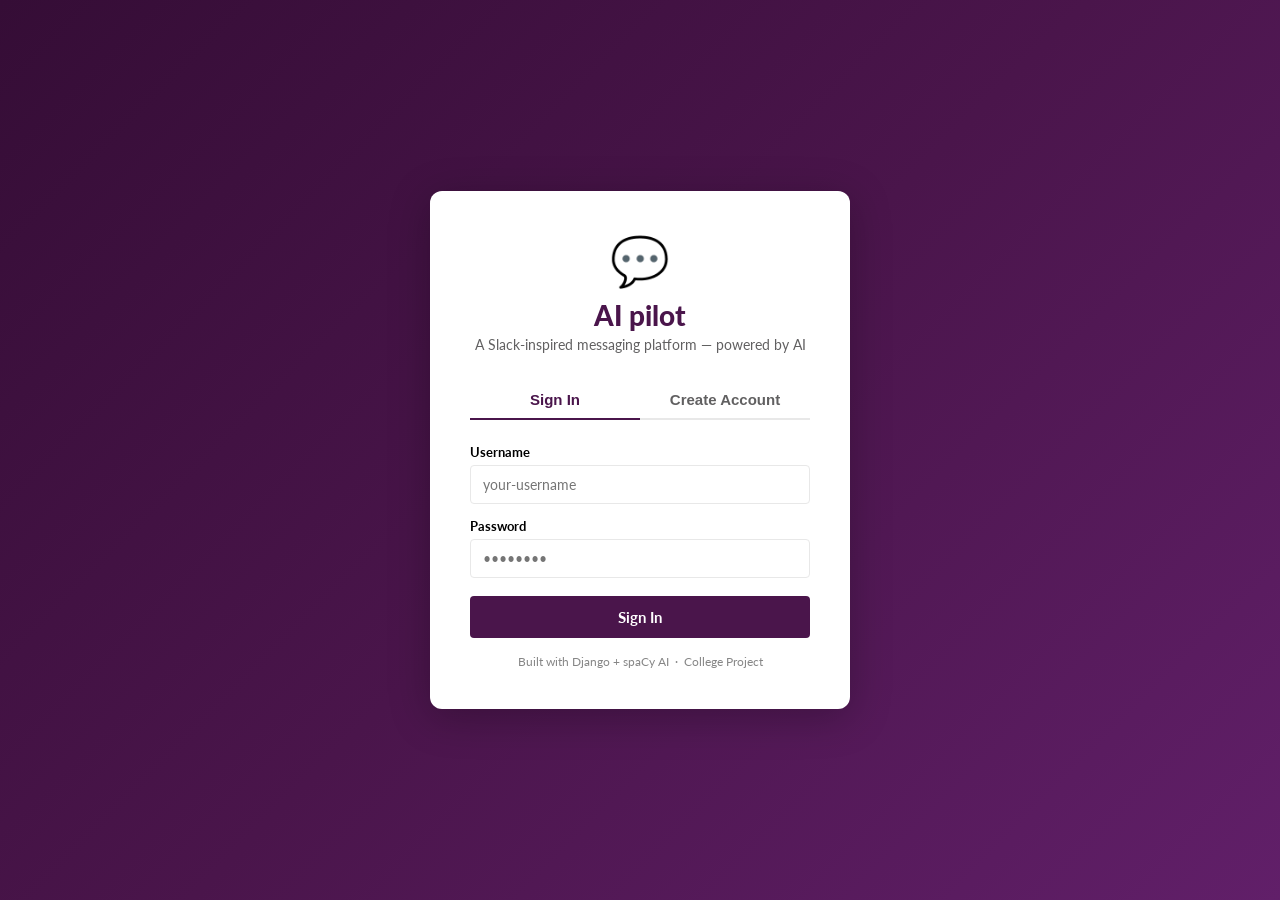
==== backend/frontend/index.html @ b8ab8b2f "big upgrade" ====
<!DOCTYPE html>
<html lang="en">
<head>
  <meta charset="UTF-8">
  <meta name="viewport" content="width=device-width, initial-scale=1.0">
  <title>AI pilot  Project</title>
  <link rel="stylesheet" href="css/style.css">
  <link rel="icon" type="image/svg+xml" href="data:image/svg+xml,<svg xmlns='http://www.w3.org/2000/svg' viewBox='0 0 100 100'><text y='.9em' font-size='90'>💬</text></svg>">
</head>
<body>

<!-- ── AUTH PAGE ──────────────────────────────────────────────────── -->
<div id="auth-page">
  <div class="auth-card">
    <div class="auth-logo">
      <span class="logo-icon">💬</span>
      <h1>AI pilot</h1>
      <p>A Slack-inspired messaging platform — powered by AI</p>
    </div>

    <div class="auth-tabs">
      <button class="auth-tab active" data-tab="login">Sign In</button>
      <button class="auth-tab" data-tab="register">Create Account</button>
    </div>

    <!-- Login Form -->
    <div id="form-login" class="auth-form active">
      <div id="login-error" class="auth-error"></div>
      <div class="field">
        <label>Username</label>
        <input id="login-username" type="text" placeholder="your-username" autocomplete="username">
      </div>
      <div class="field">
        <label>Password</label>
        <input id="login-password" type="password" placeholder="••••••••" autocomplete="current-password">
      </div>
      <button id="login-btn" class="submit-btn">Sign In</button>
    </div>

    <!-- Register Form -->
    <div id="form-register" class="auth-form">
      <div id="register-error" class="auth-error"></div>
      <div class="field">
        <label>Username <span style="color:#e01e5a">*</span></label>
        <input id="reg-username" type="text" placeholder="john.doe">
      </div>
      <div class="field">
        <label>Display Name</label>
        <input id="reg-displayname" type="text" placeholder="John Doe">
      </div>
      <div class="field">
        <label>Email</label>
        <input id="reg-email" type="email" placeholder="john@example.com">
      </div>
      <div class="field">
        <label>Password <span style="color:#e01e5a">*</span></label>
        <input id="reg-password" type="password" placeholder="Min 6 characters">
      </div>
      <button id="register-btn" class="submit-btn">Create Account</button>
    </div>

    <p style="text-align:center;margin-top:16px;font-size:12px;color:#868686;">
      Built with Django + spaCy AI &nbsp;·&nbsp; College Project
    </p>
  </div>
</div>

<!-- ── WORKSPACE PAGE ────────────────────────────────────────────── -->
<div id="workspace-page" style="display:none">
  <div class="workspace-card">
    <h2>Your Workspaces</h2>
    <p>Choose a workspace to continue, or create a new one.</p>

    <div id="workspace-list" class="workspace-list"></div>

    <hr style="border:none;border-top:1px solid #e8e8e8;margin:16px 0;">
    <h3 style="font-size:15px;font-weight:700;margin-bottom:12px;">Create a New Workspace</h3>
    <div style="display:flex;gap:8px;">
      <input id="ws-name" type="text" placeholder="My Workspace"
             style="flex:1;padding:8px 12px;border:1px solid #e8e8e8;border-radius:4px;font-size:14px;outline:none;"
             onkeydown="if(event.key==='Enter') createWorkspace()">
      <button class="btn btn-primary" onclick="createWorkspace()">Create</button>
    </div>

    <div style="margin-top:20px;text-align:center;">
      <button class="btn btn-ghost" onclick="logout()" style="font-size:13px;">Sign Out</button>
    </div>
  </div>
</div>

<!-- ── MAIN APP ───────────────────────────────────────────────────── -->
<div id="app">

  <!-- App Header -->
  <div class="app-header">
    <span class="workspace-name" id="workspace-title">Workspace</span>
    <div class="header-search">
      <input id="search-input" type="text" placeholder="🔍  Search with AI...">
      <span class="search-icon">⌘K</span>
    </div>
    <div style="position:absolute;right:16px;display:flex;align-items:center;gap:10px;">
      <span id="ws-status" style="font-size:12px;color:#2bac76">🟢 Live</span>
    </div>
    <!-- Search Results Dropdown -->
    <div id="search-results" class="search-results"></div>
  </div>

  <!-- App Body -->
  <div class="app-body">

    <!-- Sidebar -->
    <div class="sidebar">

      <!-- Channels -->
      <div class="sidebar-section">
        <div class="sidebar-section-header">
          <span>
            <span class="sidebar-chevron open">▼</span>
            Channels
          </span>
          <button class="add-btn" onclick="openCreateChannelModal()" title="Add a channel">+</button>
        </div>
        <div id="channel-list"></div>
      </div>

      <!-- Direct Messages -->
      <div class="sidebar-section">
        <div class="sidebar-section-header">
          <span>
            <span class="sidebar-chevron open">▼</span>
            Direct Messages
          </span>
          <button class="add-btn" onclick="openNewDMModal()" title="New direct message">+</button>
        </div>
        <div id="dm-list"></div>
      </div>

      <!-- User Area -->
      <div class="sidebar-user" onclick="openProfileModal()">
        <div class="sidebar-user-avatar" id="sidebar-avatar" style="background:#4A154B">U</div>
        <div class="sidebar-user-info">
          <div class="sidebar-user-name" id="sidebar-username">User</div>
          <div class="sidebar-user-status">Active</div>
        </div>
        <span style="color:rgba(255,255,255,0.5);font-size:12px;">⚙️</span>
      </div>
    </div>

    <!-- Main Content -->
    <div class="main-content">

      <!-- Channel Header -->
      <div class="channel-header">
        <h2 id="channel-name"># general</h2>
        <span class="description" id="channel-description"></span>
        <div class="header-actions">
          <span id="ai-summary-badge" style="display:none;font-size:11px;background:#f5f0fc;color:#7c3085;padding:3px 8px;border-radius:10px;font-weight:700;"></span>
          <button class="header-btn" onclick="showMembersModal()">👥 <span class="member-count" id="member-count">Members</span></button>
          <button class="header-btn" onclick="showPinsModal()">📌 Pins</button>
          <button class="header-btn" onclick="logout()">🚪 Sign Out</button>
        </div>
      </div>

      <!-- Messages Area -->
      <div class="messages-area" id="messages-area">
        <div id="messages-container"></div>
      </div>

      <!-- Typing Indicator -->
      <div class="typing-indicator" id="typing-indicator"></div>

      <!-- Message Input -->
      <div class="input-area">
        <div class="input-box" style="position:relative;">
          <div id="mention-dropdown" class="mention-dropdown"></div>
          <div class="input-toolbar">
            <button class="input-tool" title="Bold" onclick="wrapText('*')">𝐁</button>
            <button class="input-tool" title="Code" onclick="wrapText('`')">⌨</button>
            <button class="input-tool" title="Emoji" onclick="toggleInputEmoji()">😊</button>
            <button class="input-tool" title="Attach file">📎</button>
          </div>
          <textarea id="msg-input" placeholder="Message #general" id="msg-placeholder" rows="1"
                    oninput="autoResize(this)"></textarea>
          <div class="input-bottom">
            <span class="input-hint">⏎ to send · ⇧⏎ for new line · @ to mention</span>
            <button class="send-btn" id="send-btn" onclick="sendMessage()" disabled>
              Send ➤
            </button>
          </div>
        </div>
      </div>
    </div>

    <!-- Thread Panel -->
    <div class="thread-panel" id="thread-panel">
      <div class="thread-header">
        <h3>Thread</h3>
        <button class="thread-close" onclick="closeThread()">✕</button>
      </div>
      <div class="thread-messages" id="thread-messages"></div>
      <div class="thread-input">
        <div class="input-box">
          <textarea id="thread-input" placeholder="Reply in thread…" rows="2"
                    style="width:100%;border:none;outline:none;padding:8px 12px;font-family:Lato,sans-serif;font-size:14px;resize:none;"></textarea>
          <div style="display:flex;justify-content:flex-end;padding:4px 8px 6px;">
            <button class="send-btn" onclick="sendThreadReply()">Reply ➤</button>
          </div>
        </div>
      </div>
    </div>

  </div>
</div>

<!-- ── MODALS ──────────────────────────────────────────────────────── -->

<!-- Create Channel Modal -->
<div class="modal-overlay" id="create-channel-modal">
  <div class="modal">
    <h2>Create a Channel</h2>
    <label>Channel Name <span style="color:#e01e5a">*</span></label>
    <input id="new-channel-name" type="text" placeholder="e.g. project-updates"
           onkeydown="if(event.key==='Enter') createChannel()">
    <label>Description</label>
    <textarea id="new-channel-desc" placeholder="What's this channel about?"></textarea>
    <label>Type</label>
    <select id="new-channel-type">
      <option value="public">🌐 Public — Anyone in the workspace</option>
      <option value="private">🔒 Private — Invite only</option>
    </select>
    <div class="modal-actions">
      <button class="btn btn-ghost" onclick="closeCreateChannelModal()">Cancel</button>
      <button class="btn btn-primary" onclick="createChannel()">Create Channel</button>
    </div>
  </div>
</div>

<!-- New DM Modal -->
<div class="modal-overlay" id="new-dm-modal">
  <div class="modal">
    <h2>New Direct Message</h2>
    <label>Select a team member</label>
    <div id="dm-member-list" style="max-height:300px;overflow-y:auto;margin-top:8px;"></div>
    <div class="modal-actions">
      <button class="btn btn-ghost" onclick="closeNewDMModal()">Cancel</button>
    </div>
  </div>
</div>

<!-- Members Modal -->
<div class="modal-overlay" id="members-modal">
  <div class="modal">
    <h2>Channel Members</h2>
    <div id="members-list" style="max-height:350px;overflow-y:auto;"></div>
    <div class="modal-actions">
      <button class="btn btn-ghost" onclick="document.getElementById('members-modal').classList.remove('visible')">Close</button>
    </div>
  </div>
</div>

<!-- Pins Modal -->
<div class="modal-overlay" id="pins-modal">
  <div class="modal">
    <h2>📌 Pinned Messages</h2>
    <div id="pins-list" style="max-height:350px;overflow-y:auto;"></div>
    <div class="modal-actions">
      <button class="btn btn-ghost" onclick="document.getElementById('pins-modal').classList.remove('visible')">Close</button>
    </div>
  </div>
</div>

<!-- Profile Modal -->
<div class="modal-overlay" id="profile-modal">
  <div class="modal">
    <h2>Your Profile</h2>
    <label>Display Name</label>
    <input id="prof-displayname" type="text" placeholder="How you appear to teammates">
    <label>Status</label>
    <select id="prof-status">
      <option value="active">🟢 Active</option>
      <option value="away">🟡 Away</option>
      <option value="dnd">🔴 Do Not Disturb</option>
      <option value="offline">⚫ Offline</option>
    </select>
    <label>Status Message</label>
    <input id="prof-status-text" type="text" placeholder="What are you up to?">
    <label>Bio</label>
    <textarea id="prof-bio" placeholder="Tell your team about yourself"></textarea>
    <div class="modal-actions">
      <button class="btn btn-ghost" onclick="document.getElementById('profile-modal').classList.remove('visible')">Cancel</button>
      <button class="btn btn-primary" onclick="saveProfile()">Save Changes</button>
    </div>
  </div>
</div>

<!-- ── TOAST CONTAINER ──────────────────────────────────────────────── -->
<div class="toast-container" id="toast-container"></div>

<!-- ── SCRIPTS ──────────────────────────────────────────────────────── -->
<script src="js/api.js"></script>
<script src="js/auth.js"></script>
<script src="js/app.js"></script>
<script>
// Extra utility handlers

function autoResize(el) {
  el.style.height = 'auto';
  el.style.height = Math.min(el.scrollHeight, 200) + 'px';
}

function wrapText(char) {
  const input = document.getElementById('msg-input');
  const start = input.selectionStart;
  const end = input.selectionEnd;
  const selected = input.value.slice(start, end) || 'text';
  input.value = input.value.slice(0, start) + char + selected + char + input.value.slice(end);
  input.focus();
}

function toggleInputEmoji() {
  const emojis = ['😊','👍','❤️','🎉','🔥','😂','🙌','💯','🚀','✅','😎','🤔'];
  const input = document.getElementById('msg-input');
  // Simple: just append a smiley
  const picker = document.getElementById('input-emoji-popup') || (() => {
    const p = document.createElement('div');
    p.id = 'input-emoji-popup';
    p.style.cssText = 'position:absolute;bottom:100%;left:0;background:white;border:1px solid #e8e8e8;border-radius:8px;padding:8px;display:flex;flex-wrap:wrap;gap:4px;width:220px;box-shadow:0 4px 15px rgba(0,0,0,0.15);z-index:200';
    p.innerHTML = emojis.map(e => `<span style="font-size:22px;cursor:pointer;padding:4px;border-radius:4px;" onclick="document.getElementById('msg-input').value+='${e}';document.getElementById('msg-input').focus();this.closest('#input-emoji-popup').remove()">${e}</span>`).join('');
    document.querySelector('.input-box').appendChild(p);
    document.addEventListener('click', function f(ev) {
      if (!p.contains(ev.target)) { p.remove(); document.removeEventListener('click', f); }
    }, true);
    return p;
  })();
}

function openNewDMModal() {
  const list = document.getElementById('dm-member-list');
  const otherUsers = STATE.members.filter(m => m.id !== STATE.user?.id);
  list.innerHTML = otherUsers.map(m => {
    const name = m.profile?.display_name || m.username;
    const color = m.profile?.avatar_color || getAvatarColor(name);
    return `
      <div style="display:flex;align-items:center;gap:10px;padding:10px;border-radius:6px;cursor:pointer;transition:background 0.1s;"
           onmouseover="this.style.background='#f8f8f8'" onmouseout="this.style.background=''"
           onclick="closeNewDMModal();startDM(${m.id})">
        <div style="width:36px;height:36px;border-radius:6px;background:${color};display:flex;align-items:center;justify-content:center;color:white;font-weight:700;font-size:14px">
          ${getInitials(name)}
        </div>
        <div>
          <div style="font-weight:700;font-size:14px">${name}</div>
          <div style="font-size:12px;color:#616061">@${m.username}</div>
        </div>
      </div>
    `;
  }).join('') || '<p style="color:#616061;padding:8px;font-size:13px">No other members found.</p>';
  document.getElementById('new-dm-modal').classList.add('visible');
}

function closeNewDMModal() {
  document.getElementById('new-dm-modal').classList.remove('visible');
}

async function showMembersModal() {
  const list = document.getElementById('members-list');
  list.innerHTML = '<p style="color:#616061;font-size:13px;padding:8px">Loading...</p>';
  document.getElementById('members-modal').classList.add('visible');
  try {
    const room = STATE.activeRoom;
    if (room?.type !== 'channel') return;
    const members = await api(`/workspaces/${STATE.workspace.id}/channels/${room.id}/members/`);
    list.innerHTML = members.map(m => {
      const name = m.profile?.display_name || m.username;
      const color = m.profile?.avatar_color || getAvatarColor(name);
      const status = m.profile?.status || 'offline';
      return `
        <div style="display:flex;align-items:center;gap:10px;padding:8px 0;border-bottom:1px solid #f0f0f0;">
          <div style="position:relative;">
            <div style="width:36px;height:36px;border-radius:6px;background:${color};display:flex;align-items:center;justify-content:center;color:white;font-weight:700;font-size:14px">${getInitials(name)}</div>
            <span style="position:absolute;bottom:-1px;right:-2px;width:10px;height:10px;border-radius:50%;border:2px solid white;background:${status==='active'?'#2bac76':status==='away'?'#ecb22e':status==='dnd'?'#e01e5a':'#ccc'}"></span>
          </div>
          <div>
            <div style="font-weight:700;font-size:14px">${name}</div>
            <div style="font-size:12px;color:#616061">@${m.username} · ${status}</div>
          </div>
          ${m.id !== STATE.user?.id ? `<button class="btn btn-ghost" style="margin-left:auto;font-size:12px" onclick="closeAllModals();startDM(${m.id})">DM</button>` : '<span style="margin-left:auto;font-size:12px;color:#616061;font-weight:700">You</span>'}
        </div>
      `;
    }).join('');
    document.getElementById('member-count').textContent = `${members.length} members`;
  } catch (err) {
    list.innerHTML = `<p style="color:#e01e5a;font-size:13px">${err.message}</p>`;
  }
}

async function showPinsModal() {
  const list = document.getElementById('pins-list');
  list.innerHTML = '<p style="color:#616061;font-size:13px;padding:8px">Loading...</p>';
  document.getElementById('pins-modal').classList.add('visible');
  try {
    const room = STATE.activeRoom;
    if (room?.type !== 'channel') { list.innerHTML = '<p>Pins only available in channels.</p>'; return; }
    const pins = await api(`/workspaces/${STATE.workspace.id}/channels/${room.id}/pins/`);
    list.innerHTML = pins.length === 0
      ? '<p style="color:#616061;font-size:13px;padding:8px">No pinned messages yet.</p>'
      : pins.map(p => `
        <div style="padding:10px 0;border-bottom:1px solid #f0f0f0;">
          <div style="font-size:12px;color:#616061;margin-bottom:4px">Pinned by ${p.pinned_by}</div>
          <div style="font-size:14px">${p.message.text}</div>
          <div style="font-size:11px;color:#868686;margin-top:4px">${formatTime(p.message.created_at)}</div>
        </div>
      `).join('');
  } catch (err) {
    list.innerHTML = `<p style="color:#e01e5a;font-size:13px">${err.message}</p>`;
  }
}

function openProfileModal() {
  const profile = STATE.user?.profile || {};
  document.getElementById('prof-displayname').value = profile.display_name || STATE.user?.username || '';
  document.getElementById('prof-status').value = profile.status || 'active';
  document.getElementById('prof-status-text').value = profile.status_text || '';
  document.getElementById('prof-bio').value = profile.bio || '';
  document.getElementById('profile-modal').classList.add('visible');
}

async function saveProfile() {
  const data = {
    display_name: document.getElementById('prof-displayname').value.trim(),
    status: document.getElementById('prof-status').value,
    status_text: document.getElementById('prof-status-text').value.trim(),
    bio: document.getElementById('prof-bio').value.trim(),
  };
  try {
    const updated = await api('/auth/me/', { method: 'PUT', body: data });
    STATE.user = updated;
    localStorage.setItem('user', JSON.stringify(updated));
    document.getElementById('sidebar-username').textContent = updated.profile?.display_name || updated.username;
    document.getElementById('profile-modal').classList.remove('visible');
    toast('Profile updated!', 'success');
  } catch (err) {
    toast(err.message, 'error');
  }
}

async function sendThreadReply() {
  const input = document.getElementById('thread-input');
  const text = input.value.trim();
  if (!text || !STATE.thread) return;

  try {
    const room = STATE.activeRoom;
    await api(`/channels/${room.id}/messages/`, {
      method: 'POST',
      body: { text, parent: STATE.thread.id }
    });
    input.value = '';
    openThread(STATE.thread.id);
    toast('Reply sent!', 'success');
  } catch (err) {
    toast(err.message, 'error');
  }
}

function closeAllModals() {
  document.querySelectorAll('.modal-overlay').forEach(m => m.classList.remove('visible'));
}

// Close modals on overlay click
document.querySelectorAll('.modal-overlay').forEach(overlay => {
  overlay.addEventListener('click', e => {
    if (e.target === overlay) overlay.classList.remove('visible');
  });
});

// Init auth on load
window.addEventListener('DOMContentLoaded', initAuth);
</script>

</body>
</html>
---- backend/frontend/css/style.css ----
/* ===== SLACK CLONE STYLES ===== */
@import url('https://fonts.googleapis.com/css2?family=Lato:wght@300;400;700;900&display=swap');

:root {
  --aubergine: #4A154B;
  --aubergine-dark: #350d36;
  --aubergine-light: #611f69;
  --hover-bg: rgba(255,255,255,0.1);
  --active-bg: rgba(255,255,255,0.2);
  --white: #ffffff;
  --sidebar-text: rgba(255,255,255,0.7);
  --sidebar-text-active: #ffffff;
  --content-bg: #ffffff;
  --border: #e8e8e8;
  --text-primary: #1d1c1d;
  --text-secondary: #616061;
  --text-muted: #868686;
  --link: #1264a3;
  --green: #2bac76;
  --red: #e01e5a;
  --yellow: #ecb22e;
  --blue: #1264a3;
  --msg-hover: #f8f8f8;
  --radius: 6px;
  --shadow: 0 1px 3px rgba(0,0,0,0.12), 0 1px 2px rgba(0,0,0,0.14);
  --shadow-lg: 0 4px 15px rgba(0,0,0,0.15);
  font-family: 'Lato', sans-serif;
}

* { box-sizing: border-box; margin: 0; padding: 0; }
body { background: var(--aubergine); height: 100vh; overflow: hidden; }

/* ── App Shell ───────────────────────────────── */
#app { display: none; height: 100vh; flex-direction: column; }
#app.visible { display: flex; }

.app-header {
  background: var(--aubergine-dark);
  height: 38px;
  display: flex;
  align-items: center;
  justify-content: center;
  padding: 0 16px;
  flex-shrink: 0;
  position: relative;
  border-bottom: 1px solid rgba(255,255,255,0.1);
}
.app-header .workspace-name {
  color: var(--white);
  font-weight: 900;
  font-size: 15px;
}
.header-search {
  position: absolute;
  left: 50%;
  transform: translateX(-50%);
  display: flex;
  align-items: center;
  gap: 6px;
}
.header-search input {
  background: rgba(255,255,255,0.15);
  border: 1px solid rgba(255,255,255,0.2);
  border-radius: 6px;
  color: white;
  padding: 4px 36px 4px 12px;
  width: 400px;
  font-size: 13px;
  outline: none;
  transition: all 0.2s;
}
.header-search input:focus {
  background: white;
  color: var(--text-primary);
  width: 450px;
}
.header-search input::placeholder { color: rgba(255,255,255,0.6); }
.header-search input:focus::placeholder { color: var(--text-muted); }
.header-search .search-icon {
  position: absolute;
  right: 8px;
  color: rgba(255,255,255,0.6);
  font-size: 14px;
  pointer-events: none;
}
.header-search input:focus ~ .search-icon { color: var(--text-muted); }

.app-body {
  display: flex;
  flex: 1;
  overflow: hidden;
}

/* ── Sidebar ─────────────────────────────────── */
.sidebar {
  width: 260px;
  background: var(--aubergine);
  display: flex;
  flex-direction: column;
  flex-shrink: 0;
  overflow-y: auto;
  overflow-x: hidden;
}
.sidebar::-webkit-scrollbar { width: 4px; }
.sidebar::-webkit-scrollbar-track { background: transparent; }
.sidebar::-webkit-scrollbar-thumb { background: rgba(255,255,255,0.2); border-radius: 2px; }

.sidebar-section { padding: 16px 0 8px; }
.sidebar-section-header {
  display: flex;
  align-items: center;
  justify-content: space-between;
  padding: 0 12px 4px 16px;
  cursor: pointer;
  user-select: none;
}
.sidebar-section-header span {
  color: var(--sidebar-text);
  font-size: 13px;
  font-weight: 700;
}
.sidebar-section-header .add-btn {
  background: none; border: none;
  color: var(--sidebar-text);
  font-size: 18px; cursor: pointer;
  width: 20px; height: 20px;
  display: flex; align-items: center; justify-content: center;
  border-radius: 4px;
  transition: background 0.15s;
}
.sidebar-section-header .add-btn:hover { background: var(--hover-bg); color: white; }
.sidebar-chevron { font-size: 10px; transition: transform 0.2s; }
.sidebar-chevron.open { transform: rotate(0deg); }
.sidebar-chevron.closed { transform: rotate(-90deg); }

.channel-item, .dm-item {
  display: flex;
  align-items: center;
  padding: 2px 16px;
  cursor: pointer;
  border-radius: 4px;
  margin: 0 8px;
  transition: background 0.1s;
  min-height: 28px;
}
.channel-item:hover, .dm-item:hover { background: var(--hover-bg); }
.channel-item.active, .dm-item.active {
  background: var(--active-bg);
}
.channel-item span, .dm-item span {
  color: var(--sidebar-text);
  font-size: 14px;
  white-space: nowrap;
  overflow: hidden;
  text-overflow: ellipsis;
}
.channel-item.active span, .dm-item.active span,
.channel-item:hover span, .dm-item:hover span {
  color: var(--sidebar-text-active);
}
.channel-hash {
  margin-right: 6px;
  font-size: 16px;
  opacity: 0.8;
}
.unread-badge {
  background: white;
  color: var(--aubergine);
  border-radius: 10px;
  font-size: 11px;
  font-weight: 900;
  padding: 1px 6px;
  margin-left: auto;
}

/* DM avatars */
.dm-avatar {
  width: 20px; height: 20px;
  border-radius: 4px;
  display: flex; align-items: center; justify-content: center;
  font-size: 11px; font-weight: 700;
  color: white;
  margin-right: 8px;
  flex-shrink: 0;
  position: relative;
}
.status-dot {
  width: 8px; height: 8px;
  border-radius: 50%;
  position: absolute;
  bottom: -1px; right: -2px;
  border: 1.5px solid var(--aubergine);
}
.status-active { background: var(--green); }
.status-away { background: var(--yellow); }
.status-dnd { background: var(--red); }
.status-offline { background: transparent; border-color: var(--sidebar-text); }

/* Sidebar user area */
.sidebar-user {
  margin-top: auto;
  padding: 8px;
  border-top: 1px solid rgba(255,255,255,0.1);
  display: flex;
  align-items: center;
  gap: 8px;
  cursor: pointer;
  border-radius: 6px;
  transition: background 0.15s;
}
.sidebar-user:hover { background: var(--hover-bg); }
.sidebar-user-avatar {
  width: 32px; height: 32px;
  border-radius: 6px;
  display: flex; align-items: center; justify-content: center;
  font-size: 14px; font-weight: 700; color: white;
  flex-shrink: 0;
}
.sidebar-user-info { flex: 1; min-width: 0; }
.sidebar-user-name {
  color: white;
  font-size: 13px; font-weight: 700;
  white-space: nowrap; overflow: hidden; text-overflow: ellipsis;
}
.sidebar-user-status { color: var(--sidebar-text); font-size: 12px; }

/* ── Main Content ─────────────────────────────── */
.main-content {
  flex: 1;
  display: flex;
  flex-direction: column;
  background: var(--content-bg);
  overflow: hidden;
  border-radius: 8px 0 0 0;
}

/* Channel header */
.channel-header {
  height: 49px;
  border-bottom: 1px solid var(--border);
  display: flex;
  align-items: center;
  padding: 0 16px;
  gap: 8px;
  flex-shrink: 0;
}
.channel-header h2 {
  font-size: 15px;
  font-weight: 900;
  color: var(--text-primary);
}
.channel-header .description {
  color: var(--text-secondary);
  font-size: 13px;
  border-left: 1px solid var(--border);
  padding-left: 8px;
  margin-left: 4px;
  white-space: nowrap;
  overflow: hidden;
  text-overflow: ellipsis;
  max-width: 300px;
}
.header-actions { margin-left: auto; display: flex; gap: 4px; }
.header-btn {
  background: none; border: none;
  padding: 6px 10px; border-radius: 6px;
  color: var(--text-secondary); font-size: 13px;
  cursor: pointer; display: flex; align-items: center; gap: 4px;
  transition: background 0.15s;
  font-family: 'Lato', sans-serif;
}
.header-btn:hover { background: var(--border); color: var(--text-primary); }
.member-count { font-size: 12px; }

/* Messages area */
.messages-area {
  flex: 1;
  overflow-y: auto;
  padding: 16px 0;
  scroll-behavior: smooth;
}
.messages-area::-webkit-scrollbar { width: 6px; }
.messages-area::-webkit-scrollbar-thumb { background: var(--border); border-radius: 3px; }

/* Date divider */
.date-divider {
  display: flex;
  align-items: center;
  padding: 16px 20px;
  gap: 12px;
}
.date-divider-line { flex: 1; height: 1px; background: var(--border); }
.date-divider-text {
  font-size: 12px; font-weight: 700;
  color: var(--text-secondary);
  white-space: nowrap;
}

/* Message */
.message {
  display: flex;
  padding: 2px 20px;
  gap: 10px;
  position: relative;
  transition: background 0.1s;
}
.message:hover { background: var(--msg-hover); }
.message.new-sender { padding-top: 12px; }

.msg-avatar {
  width: 36px; height: 36px;
  border-radius: 4px;
  display: flex; align-items: center; justify-content: center;
  font-size: 14px; font-weight: 700; color: white;
  flex-shrink: 0;
  margin-top: 2px;
}
.msg-avatar.hidden { visibility: hidden; }

.msg-body { flex: 1; min-width: 0; }
.msg-header { display: flex; align-items: baseline; gap: 8px; margin-bottom: 2px; }
.msg-sender {
  font-size: 14px; font-weight: 700;
  color: var(--text-primary); cursor: pointer;
}
.msg-sender:hover { text-decoration: underline; }
.msg-time { font-size: 11px; color: var(--text-muted); }
.msg-intent-badge {
  font-size: 10px; padding: 1px 5px;
  border-radius: 10px; font-weight: 700;
  text-transform: uppercase; letter-spacing: 0.3px;
}
.intent-question { background: #e8f4fd; color: #1264a3; }
.intent-task { background: #fff8e1; color: #f4a100; }
.intent-meeting { background: #f0f8f0; color: #2bac76; }
.intent-help { background: #fdecea; color: #e01e5a; }
.intent-announcement { background: #f5f0fc; color: #7c3085; }
.intent-praise { background: #fff3e0; color: #e87722; }

.msg-text {
  font-size: 14px; color: var(--text-primary);
  line-height: 1.5; word-break: break-word;
}
.msg-text.deleted { color: var(--text-muted); font-style: italic; }
.msg-text .mention {
  background: #e8f4fd; color: #1264a3;
  border-radius: 3px; padding: 0 2px;
  cursor: pointer; font-weight: 600;
}
.msg-text .mention:hover { background: #c9e6fa; }
.msg-text code {
  background: #f3f3f3; font-family: monospace;
  padding: 0 3px; border-radius: 3px;
  font-size: 12px; color: #e01e5a;
}
.msg-edited { font-size: 11px; color: var(--text-muted); margin-left: 4px; }

/* AI tags */
.ai-tags { display: flex; flex-wrap: wrap; gap: 4px; margin-top: 4px; }
.ai-tag {
  font-size: 11px; padding: 1px 6px;
  background: #f0f0f0; color: var(--text-secondary);
  border-radius: 10px; cursor: default;
}
.ai-tag.sentiment-positive { background: #e8f7ef; color: #2bac76; }
.ai-tag.sentiment-negative { background: #fdecea; color: #e01e5a; }

/* Reactions */
.msg-reactions { display: flex; flex-wrap: wrap; gap: 4px; margin-top: 4px; }
.reaction-chip {
  display: flex; align-items: center; gap: 3px;
  background: #f8f8f8; border: 1px solid var(--border);
  border-radius: 10px; padding: 2px 7px;
  cursor: pointer; font-size: 13px;
  transition: all 0.15s;
}
.reaction-chip:hover { background: #e8f4fd; border-color: #1264a3; }
.reaction-chip.mine { background: #e8f4fd; border-color: #1264a3; }
.reaction-count { font-size: 12px; color: var(--text-secondary); }

/* Thread indicator */
.thread-indicator {
  display: flex; align-items: center; gap: 6px;
  margin-top: 4px; cursor: pointer;
}
.thread-indicator span {
  font-size: 13px; color: var(--link); font-weight: 700;
}
.thread-indicator span:hover { text-decoration: underline; }
.thread-avatars { display: flex; }
.thread-avatar {
  width: 16px; height: 16px;
  border-radius: 3px; font-size: 8px; font-weight: 700;
  display: flex; align-items: center; justify-content: center;
  color: white;
  margin-right: 2px;
}

/* Message hover toolbar */
.msg-toolbar {
  display: none;
  position: absolute;
  right: 20px; top: -16px;
  background: white;
  border: 1px solid var(--border);
  border-radius: 6px;
  box-shadow: var(--shadow);
  flex-direction: row;
  gap: 0;
  z-index: 10;
}
.message:hover .msg-toolbar { display: flex; }
.toolbar-btn {
  background: none; border: none;
  padding: 6px 10px; cursor: pointer;
  font-size: 14px;
  color: var(--text-secondary);
  transition: background 0.1s, color 0.1s;
  display: flex; align-items: center; justify-content: center;
}
.toolbar-btn:hover { background: #f0f0f0; color: var(--text-primary); }
.toolbar-btn:first-child { border-radius: 5px 0 0 5px; }
.toolbar-btn:last-child { border-radius: 0 5px 5px 0; }

/* Emoji picker */
.emoji-picker {
  display: none;
  position: absolute;
  right: 20px; top: 20px;
  background: white;
  border: 1px solid var(--border);
  border-radius: 8px;
  box-shadow: var(--shadow-lg);
  padding: 8px;
  z-index: 100;
  flex-wrap: wrap;
  gap: 4px;
  width: 200px;
}
.emoji-picker.visible { display: flex; }
.emoji-opt {
  font-size: 20px; cursor: pointer;
  padding: 4px 6px;
  border-radius: 4px;
  transition: background 0.1s;
}
.emoji-opt:hover { background: #f0f0f0; }

/* Typing indicator */
.typing-indicator {
  padding: 4px 20px 8px;
  font-size: 12px; color: var(--text-secondary);
  min-height: 24px;
}
.typing-dots {
  display: inline-flex; gap: 2px; margin-left: 4px; vertical-align: middle;
}
.typing-dots span {
  width: 4px; height: 4px; border-radius: 50%;
  background: var(--text-muted);
  animation: typing-bounce 1.4s infinite ease-in-out;
}
.typing-dots span:nth-child(1) { animation-delay: 0s; }
.typing-dots span:nth-child(2) { animation-delay: 0.2s; }
.typing-dots span:nth-child(3) { animation-delay: 0.4s; }
@keyframes typing-bounce {
  0%, 80%, 100% { transform: scale(0.6); opacity: 0.4; }
  40% { transform: scale(1); opacity: 1; }
}

/* Message input */
.input-area {
  padding: 0 20px 16px;
  flex-shrink: 0;
}
.input-box {
  border: 1px solid var(--border);
  border-radius: 8px;
  overflow: hidden;
  transition: border-color 0.2s, box-shadow 0.2s;
}
.input-box:focus-within {
  border-color: #1d1c1d;
  box-shadow: 0 0 0 1px #1d1c1d;
}
.input-toolbar {
  display: flex; align-items: center;
  padding: 6px 8px 0;
  gap: 2px;
}
.input-tool {
  background: none; border: none;
  padding: 5px 7px; border-radius: 4px;
  font-size: 15px; cursor: pointer;
  color: var(--text-secondary);
  transition: background 0.1s;
}
.input-tool:hover { background: #f0f0f0; color: var(--text-primary); }
.input-tool.active { color: var(--link); }
#msg-input {
  width: 100%; min-height: 44px; max-height: 200px;
  border: none; outline: none;
  padding: 8px 12px 10px;
  font-size: 14px; font-family: 'Lato', sans-serif;
  color: var(--text-primary); resize: none;
  line-height: 1.5;
}
.input-bottom {
  display: flex; align-items: center;
  padding: 4px 8px 6px;
  justify-content: space-between;
}
.input-hint { font-size: 12px; color: var(--text-muted); }
.send-btn {
  background: #007a5a;
  color: white; border: none;
  padding: 6px 12px; border-radius: 4px;
  cursor: pointer; font-size: 14px;
  font-weight: 700; display: flex; align-items: center; gap: 5px;
  transition: background 0.15s;
}
.send-btn:hover { background: #148567; }
.send-btn:disabled { background: var(--border); color: var(--text-muted); cursor: not-allowed; }

/* Mention autocomplete */
.mention-dropdown {
  display: none;
  position: absolute;
  bottom: 100%;
  left: 0; right: 0;
  background: white;
  border: 1px solid var(--border);
  border-radius: 6px;
  box-shadow: var(--shadow-lg);
  max-height: 200px;
  overflow-y: auto;
  z-index: 200;
}
.mention-dropdown.visible { display: block; }
.mention-option {
  display: flex; align-items: center; gap: 8px;
  padding: 8px 12px; cursor: pointer;
  transition: background 0.1s;
}
.mention-option:hover, .mention-option.selected { background: #f0f0f0; }
.mention-option .m-name { font-size: 14px; font-weight: 700; }
.mention-option .m-username { font-size: 12px; color: var(--text-secondary); }

/* ── Thread Panel ──────────────────────────────── */
.thread-panel {
  width: 360px;
  border-left: 1px solid var(--border);
  display: flex; flex-direction: column;
  background: white;
  flex-shrink: 0;
  transform: translateX(100%);
  transition: transform 0.3s;
}
.thread-panel.open { transform: translateX(0); }
.thread-header {
  padding: 12px 16px;
  border-bottom: 1px solid var(--border);
  display: flex; align-items: center;
  justify-content: space-between;
}
.thread-header h3 { font-size: 16px; font-weight: 900; }
.thread-close {
  background: none; border: none; cursor: pointer;
  font-size: 18px; color: var(--text-secondary);
  padding: 4px;
}
.thread-messages { flex: 1; overflow-y: auto; padding: 12px 0; }
.thread-input { padding: 8px 12px 12px; }

/* ── Modals ────────────────────────────────────── */
.modal-overlay {
  display: none;
  position: fixed; inset: 0;
  background: rgba(0,0,0,0.5);
  z-index: 500;
  align-items: center; justify-content: center;
}
.modal-overlay.visible { display: flex; }
.modal {
  background: white;
  border-radius: 10px;
  padding: 24px;
  width: 480px;
  max-width: 95vw;
  box-shadow: var(--shadow-lg);
  animation: modal-in 0.2s ease;
}
@keyframes modal-in {
  from { transform: scale(0.95); opacity: 0; }
  to { transform: scale(1); opacity: 1; }
}
.modal h2 { font-size: 20px; font-weight: 900; margin-bottom: 16px; }
.modal label { font-size: 13px; font-weight: 700; display: block; margin-bottom: 4px; margin-top: 12px; }
.modal input, .modal textarea, .modal select {
  width: 100%; padding: 8px 12px;
  border: 1px solid var(--border); border-radius: 4px;
  font-size: 14px; font-family: 'Lato', sans-serif;
  outline: none; transition: border-color 0.2s;
}
.modal input:focus, .modal textarea:focus { border-color: #1264a3; box-shadow: 0 0 0 3px rgba(18,100,163,0.1); }
.modal textarea { resize: vertical; min-height: 80px; }
.modal .modal-actions { display: flex; gap: 8px; justify-content: flex-end; margin-top: 20px; }
.btn { padding: 8px 16px; border-radius: 4px; font-size: 14px; font-weight: 700; cursor: pointer; border: none; font-family: 'Lato', sans-serif; transition: all 0.15s; }
.btn-primary { background: #007a5a; color: white; }
.btn-primary:hover { background: #148567; }
.btn-danger { background: var(--red); color: white; }
.btn-danger:hover { background: #c01a4f; }
.btn-ghost { background: none; color: var(--text-primary); border: 1px solid var(--border); }
.btn-ghost:hover { background: #f0f0f0; }

/* ── Auth Pages ────────────────────────────────── */
#auth-page {
  min-height: 100vh;
  display: flex; align-items: center; justify-content: center;
  background: linear-gradient(135deg, var(--aubergine-dark) 0%, var(--aubergine) 50%, var(--aubergine-light) 100%);
}
.auth-card {
  background: white;
  border-radius: 12px;
  padding: 40px;
  width: 420px;
  max-width: 95vw;
  box-shadow: 0 8px 40px rgba(0,0,0,0.25);
}
.auth-logo {
  text-align: center;
  margin-bottom: 28px;
}
.auth-logo .logo-icon {
  font-size: 48px;
  display: block;
  margin-bottom: 8px;
}
.auth-logo h1 {
  font-size: 28px; font-weight: 900;
  color: var(--aubergine);
}
.auth-logo p { color: var(--text-secondary); font-size: 14px; margin-top: 4px; }
.auth-tabs {
  display: flex;
  border-bottom: 2px solid var(--border);
  margin-bottom: 24px;
}
.auth-tab {
  flex: 1; padding: 10px;
  background: none; border: none;
  font-size: 15px; font-weight: 700;
  color: var(--text-secondary); cursor: pointer;
  border-bottom: 2px solid transparent;
  margin-bottom: -2px;
  transition: all 0.2s;
}
.auth-tab.active { color: var(--aubergine); border-bottom-color: var(--aubergine); }
.auth-form { display: none; }
.auth-form.active { display: block; }
.auth-form .field { margin-bottom: 14px; }
.auth-form label { display: block; font-size: 13px; font-weight: 700; margin-bottom: 5px; }
.auth-form input {
  width: 100%; padding: 10px 12px;
  border: 1px solid var(--border); border-radius: 4px;
  font-size: 14px; font-family: 'Lato', sans-serif;
  outline: none; transition: border-color 0.2s;
}
.auth-form input:focus { border-color: var(--aubergine); box-shadow: 0 0 0 3px rgba(74,21,75,0.1); }
.auth-form .submit-btn {
  width: 100%; padding: 12px;
  background: var(--aubergine); color: white;
  border: none; border-radius: 4px;
  font-size: 15px; font-weight: 700; cursor: pointer;
  font-family: 'Lato', sans-serif;
  transition: background 0.2s;
  margin-top: 4px;
}
.auth-form .submit-btn:hover { background: var(--aubergine-light); }
.auth-error {
  background: #fdecea; color: var(--red);
  border-radius: 4px; padding: 10px 12px;
  font-size: 13px; margin-bottom: 14px;
  display: none;
}
.auth-error.visible { display: block; }

/* ── Search Results ────────────────────────────── */
.search-results {
  display: none;
  position: absolute;
  top: 38px; left: 50%;
  transform: translateX(-50%);
  width: 580px;
  background: white;
  border: 1px solid var(--border);
  border-radius: 0 0 8px 8px;
  box-shadow: var(--shadow-lg);
  max-height: 400px;
  overflow-y: auto;
  z-index: 300;
}
.search-results.visible { display: block; }
.search-result-item {
  padding: 10px 16px; cursor: pointer;
  border-bottom: 1px solid #f0f0f0;
  transition: background 0.1s;
}
.search-result-item:hover { background: #f8f8f8; }
.search-result-item:last-child { border-bottom: none; }
.sr-channel { font-size: 11px; color: var(--text-muted); margin-bottom: 2px; }
.sr-text { font-size: 14px; color: var(--text-primary); }
.sr-text mark { background: #fff3cd; border-radius: 2px; }
.sr-sender { font-size: 12px; color: var(--text-secondary); margin-top: 2px; }
.sr-ai-badge {
  font-size: 10px; padding: 1px 5px;
  background: #f5f0fc; color: #7c3085;
  border-radius: 8px; font-weight: 700;
  margin-left: 6px;
}

/* ── Toast ─────────────────────────────────────── */
.toast-container {
  position: fixed; bottom: 20px; right: 20px;
  display: flex; flex-direction: column; gap: 8px;
  z-index: 1000;
}
.toast {
  background: #1d1c1d; color: white;
  padding: 10px 16px; border-radius: 6px;
  font-size: 13px; font-weight: 700;
  box-shadow: var(--shadow-lg);
  animation: toast-in 0.3s ease;
  display: flex; align-items: center; gap: 8px;
}
.toast.success { background: #2bac76; }
.toast.error { background: var(--red); }
@keyframes toast-in {
  from { transform: translateX(20px); opacity: 0; }
  to { transform: translateX(0); opacity: 1; }
}

/* ── Workspace Selector ────────────────────────── */
#workspace-page {
  min-height: 100vh;
  display: flex; align-items: center; justify-content: center;
  background: var(--aubergine);
}
.workspace-card {
  background: white; border-radius: 12px;
  padding: 40px; width: 480px;
  max-width: 95vw;
}
.workspace-card h2 { font-size: 24px; font-weight: 900; margin-bottom: 8px; }
.workspace-card p { color: var(--text-secondary); margin-bottom: 24px; }
.workspace-list { margin-bottom: 20px; }
.workspace-item {
  display: flex; align-items: center; gap: 12px;
  padding: 12px; border-radius: 6px;
  cursor: pointer; transition: background 0.1s;
  border: 1px solid transparent;
}
.workspace-item:hover { background: #f8f8f8; border-color: var(--border); }
.ws-icon {
  width: 40px; height: 40px;
  border-radius: 8px; background: var(--aubergine);
  display: flex; align-items: center; justify-content: center;
  font-size: 20px;
}
.ws-info h3 { font-size: 15px; font-weight: 700; }
.ws-info p { font-size: 12px; color: var(--text-secondary); }

/* ── Responsive ────────────────────────────────── */
@media (max-width: 768px) {
  .sidebar { width: 200px; }
  .header-search input { width: 200px; }
  .thread-panel { width: 100%; position: absolute; right: 0; top: 38px; bottom: 0; }
}
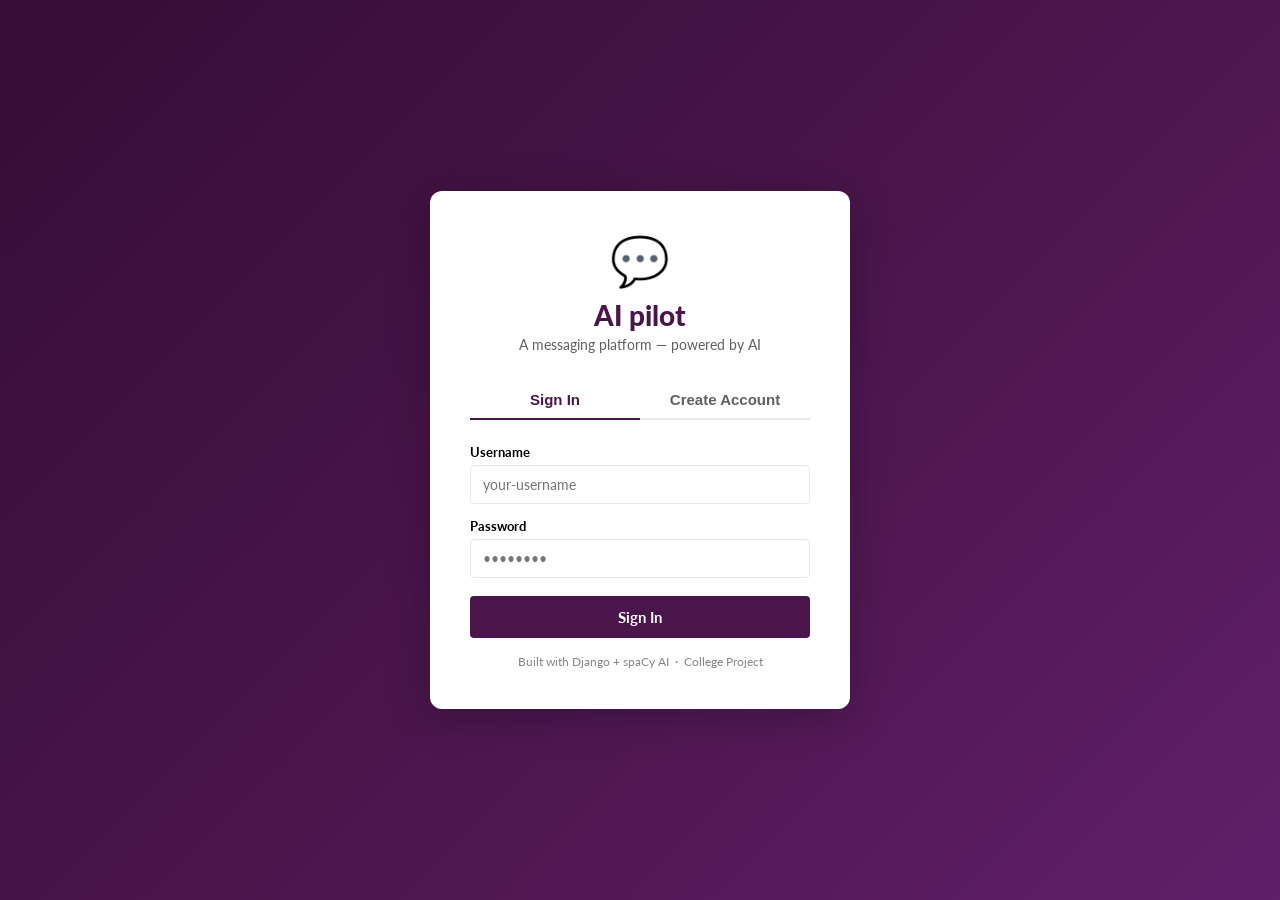
==== commit 540c2dc7: "upgrade" ====
--- a/backend/frontend/index.html
+++ b/backend/frontend/index.html
@@ -15,7 +15,7 @@
     <div class="auth-logo">
       <span class="logo-icon">💬</span>
       <h1>AI pilot</h1>
-      <p>A Slack-inspired messaging platform — powered by AI</p>
+      <p>A messaging platform — powered by AI</p>
     </div>
 
     <div class="auth-tabs">
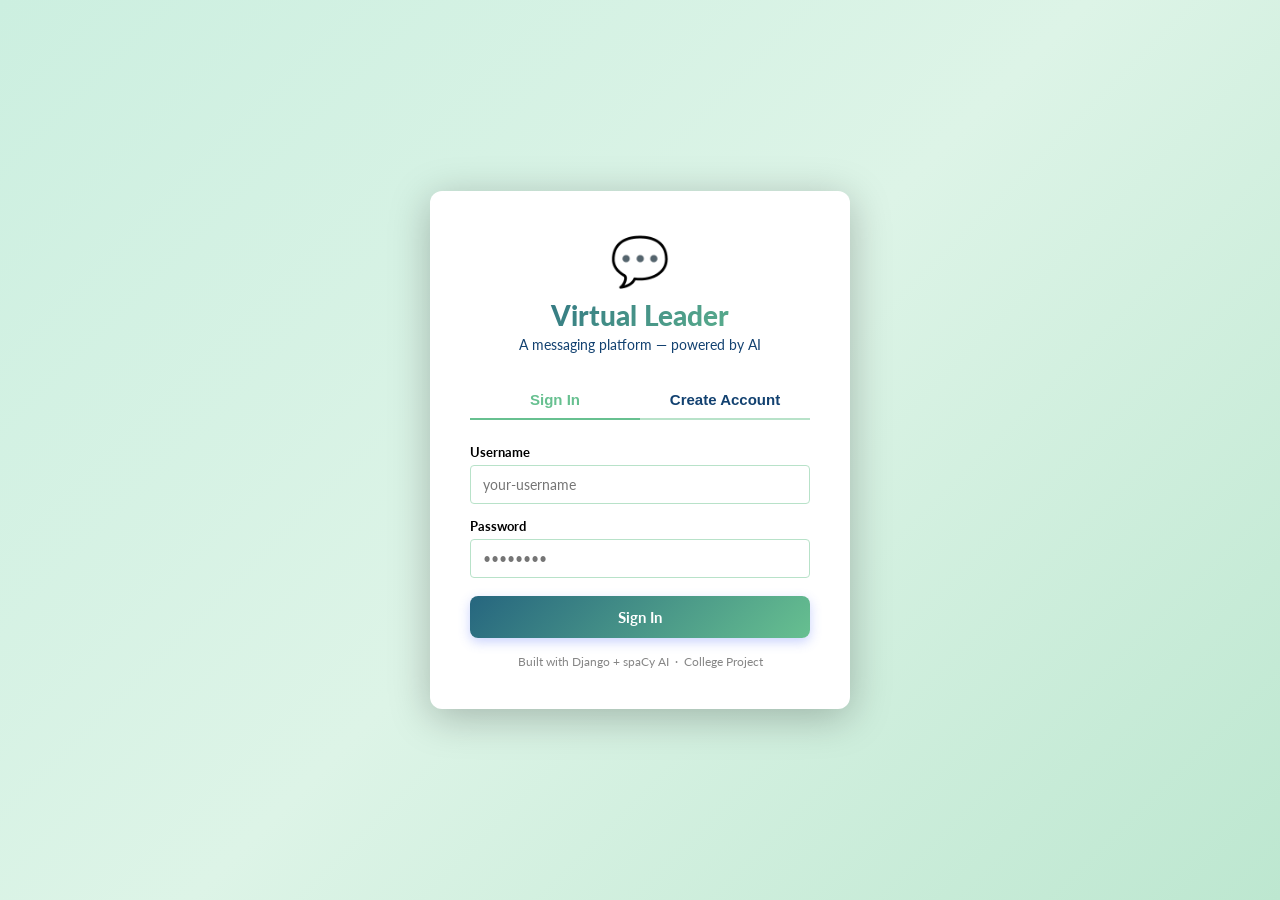
==== commit f3ddfb62: "changes" ====
--- a/backend/frontend/index.html
+++ b/backend/frontend/index.html
@@ -1,346 +1,564 @@
 <!DOCTYPE html>
 <html lang="en">
+
 <head>
   <meta charset="UTF-8">
   <meta name="viewport" content="width=device-width, initial-scale=1.0">
-  <title>AI pilot  Project</title>
+  <title>Virtual Leader</title>
   <link rel="stylesheet" href="css/style.css">
-  <link rel="icon" type="image/svg+xml" href="data:image/svg+xml,<svg xmlns='http://www.w3.org/2000/svg' viewBox='0 0 100 100'><text y='.9em' font-size='90'>💬</text></svg>">
+  <link rel="icon" type="image/svg+xml"
+    href="data:image/svg+xml,<svg xmlns='http://www.w3.org/2000/svg' viewBox='0 0 100 100'><text y='.9em' font-size='90'>💬</text></svg>">
 </head>
+
 <body>
 
-<!-- ── AUTH PAGE ──────────────────────────────────────────────────── -->
-<div id="auth-page">
-  <div class="auth-card">
-    <div class="auth-logo">
-      <span class="logo-icon">💬</span>
-      <h1>AI pilot</h1>
-      <p>A messaging platform — powered by AI</p>
-    </div>
-
-    <div class="auth-tabs">
-      <button class="auth-tab active" data-tab="login">Sign In</button>
-      <button class="auth-tab" data-tab="register">Create Account</button>
-    </div>
-
-    <!-- Login Form -->
-    <div id="form-login" class="auth-form active">
-      <div id="login-error" class="auth-error"></div>
-      <div class="field">
-        <label>Username</label>
-        <input id="login-username" type="text" placeholder="your-username" autocomplete="username">
-      </div>
-      <div class="field">
-        <label>Password</label>
-        <input id="login-password" type="password" placeholder="••••••••" autocomplete="current-password">
-      </div>
-      <button id="login-btn" class="submit-btn">Sign In</button>
-    </div>
-
-    <!-- Register Form -->
-    <div id="form-register" class="auth-form">
-      <div id="register-error" class="auth-error"></div>
-      <div class="field">
-        <label>Username <span style="color:#e01e5a">*</span></label>
-        <input id="reg-username" type="text" placeholder="john.doe">
-      </div>
-      <div class="field">
-        <label>Display Name</label>
-        <input id="reg-displayname" type="text" placeholder="John Doe">
-      </div>
-      <div class="field">
-        <label>Email</label>
-        <input id="reg-email" type="email" placeholder="john@example.com">
-      </div>
-      <div class="field">
-        <label>Password <span style="color:#e01e5a">*</span></label>
-        <input id="reg-password" type="password" placeholder="Min 6 characters">
-      </div>
-      <button id="register-btn" class="submit-btn">Create Account</button>
-    </div>
-
-    <p style="text-align:center;margin-top:16px;font-size:12px;color:#868686;">
-      Built with Django + spaCy AI &nbsp;·&nbsp; College Project
-    </p>
+  <!-- ── AUTH PAGE ──────────────────────────────────────────────────── -->
+  <div id="auth-page">
+    <div class="auth-card">
+      <div class="auth-logo">
+        <span class="logo-icon">💬</span>
+        <h1>Virtual Leader</h1>
+        <p>A messaging platform — powered by AI</p>
+      </div>
+
+      <div class="auth-tabs">
+        <button class="auth-tab active" data-tab="login">Sign In</button>
+        <button class="auth-tab" data-tab="register">Create Account</button>
+      </div>
+
+      <!-- Login Form -->
+      <div id="form-login" class="auth-form active">
+        <div id="login-error" class="auth-error"></div>
+        <div class="field">
+          <label>Username</label>
+          <input id="login-username" type="text" placeholder="your-username" autocomplete="username">
+        </div>
+        <div class="field">
+          <label>Password</label>
+          <input id="login-password" type="password" placeholder="••••••••" autocomplete="current-password">
+        </div>
+        <button id="login-btn" class="submit-btn">Sign In</button>
+      </div>
+
+      <!-- Register Form -->
+      <div id="form-register" class="auth-form">
+        <div id="register-error" class="auth-error"></div>
+        <div class="field">
+          <label>Username <span style="color:#e01e5a">*</span></label>
+          <input id="reg-username" type="text" placeholder="john.doe">
+        </div>
+        <div class="field">
+          <label>Display Name</label>
+          <input id="reg-displayname" type="text" placeholder="John Doe">
+        </div>
+        <div class="field">
+          <label>Email</label>
+          <input id="reg-email" type="email" placeholder="john@example.com">
+        </div>
+        <div class="field">
+          <label>Password <span style="color:#e01e5a">*</span></label>
+          <input id="reg-password" type="password" placeholder="Min 6 characters">
+        </div>
+        <button id="register-btn" class="submit-btn">Create Account</button>
+      </div>
+
+      <p style="text-align:center;margin-top:16px;font-size:12px;color:#868686;">
+        Built with Django + spaCy AI &nbsp;·&nbsp; College Project
+      </p>
+    </div>
   </div>
-</div>
-
-<!-- ── WORKSPACE PAGE ────────────────────────────────────────────── -->
-<div id="workspace-page" style="display:none">
-  <div class="workspace-card">
-    <h2>Your Workspaces</h2>
-    <p>Choose a workspace to continue, or create a new one.</p>
-
-    <div id="workspace-list" class="workspace-list"></div>
-
-    <hr style="border:none;border-top:1px solid #e8e8e8;margin:16px 0;">
-    <h3 style="font-size:15px;font-weight:700;margin-bottom:12px;">Create a New Workspace</h3>
-    <div style="display:flex;gap:8px;">
-      <input id="ws-name" type="text" placeholder="My Workspace"
-             style="flex:1;padding:8px 12px;border:1px solid #e8e8e8;border-radius:4px;font-size:14px;outline:none;"
-             onkeydown="if(event.key==='Enter') createWorkspace()">
-      <button class="btn btn-primary" onclick="createWorkspace()">Create</button>
-    </div>
-
-    <div style="margin-top:20px;text-align:center;">
-      <button class="btn btn-ghost" onclick="logout()" style="font-size:13px;">Sign Out</button>
+
+  <!-- ── WORKSPACE PAGE ────────────────────────────────────────────── -->
+  <div id="workspace-page" style="display:none">
+    <div class="workspace-card">
+      <h2>Your Workspaces</h2>
+      <p>Choose a workspace to continue, or create a new one.</p>
+
+      <div id="workspace-list" class="workspace-list"></div>
+
+      <hr style="border:none;border-top:1px solid #e8e8e8;margin:16px 0;">
+      <h3 style="font-size:15px;font-weight:700;margin-bottom:12px;">Create a New Workspace</h3>
+      <div style="display:flex;gap:8px;">
+        <input id="ws-name" type="text" placeholder="My Workspace"
+          style="flex:1;padding:8px 12px;border:1px solid #e8e8e8;border-radius:4px;font-size:14px;outline:none;"
+          onkeydown="if(event.key==='Enter') createWorkspace()">
+        <button class="btn btn-primary" onclick="createWorkspace()">Create</button>
+      </div>
+
+      <div style="margin-top:20px;text-align:center;">
+        <button class="btn btn-ghost" onclick="logout()" style="font-size:13px;">Sign Out</button>
+      </div>
     </div>
   </div>
-</div>
-
-<!-- ── MAIN APP ───────────────────────────────────────────────────── -->
-<div id="app">
-
-  <!-- App Header -->
-  <div class="app-header">
-    <span class="workspace-name" id="workspace-title">Workspace</span>
-    <div class="header-search">
-      <input id="search-input" type="text" placeholder="🔍  Search with AI...">
-      <span class="search-icon">⌘K</span>
-    </div>
-    <div style="position:absolute;right:16px;display:flex;align-items:center;gap:10px;">
-      <span id="ws-status" style="font-size:12px;color:#2bac76">🟢 Live</span>
-    </div>
-    <!-- Search Results Dropdown -->
-    <div id="search-results" class="search-results"></div>
+
+  <!-- ── MAIN APP ───────────────────────────────────────────────────── -->
+  <div id="app">
+
+    <!-- App Header -->
+    <div class="app-header">
+      <span class="workspace-name" id="workspace-title">Workspace</span>
+      <div class="header-search">
+        <input id="search-input" type="text" placeholder="🔍  Search with AI...">
+        <span class="search-icon">⌘K</span>
+      </div>
+      <div style="position:absolute;right:16px;display:flex;align-items:center;gap:10px;">
+        <span id="ws-status" style="font-size:12px;color:#2bac76">🟢 Live</span>
+      </div>
+      <!-- Search Results Dropdown -->
+      <div id="search-results" class="search-results"></div>
+    </div>
+
+    <!-- App Body -->
+    <div class="app-body">
+
+      <!-- Sidebar -->
+      <div class="sidebar">
+
+        <!-- Channels -->
+        <div class="sidebar-section">
+          <div class="sidebar-section-header">
+            <span>
+              <span class="sidebar-chevron open">▼</span>
+              Project
+            </span>
+            <button class="add-btn" id="create-channel-btn" onclick="openCreateChannelModal()"
+              title="Add a channel">+</button>
+          </div>
+          <div id="channel-list"></div>
+        </div>
+
+        <!-- Direct Messages -->
+        <div class="sidebar-section">
+          <div class="sidebar-section-header">
+            <span>
+              <span class="sidebar-chevron open">▼</span>
+              Direct Messages
+            </span>
+            <button class="add-btn" onclick="openNewDMModal()" title="New direct message">+</button>
+          </div>
+          <div id="dm-list"></div>
+        </div>
+
+        <!-- Workspaces -->
+        <div class="sidebar-section">
+          <div class="sidebar-section-header">
+            <span>
+              <span class="sidebar-chevron open">▼</span>
+              Workspaces
+            </span>
+            <button class="add-btn" onclick="showWorkspacePage()" title="Manage workspaces">+</button>
+          </div>
+          <div id="sidebar-workspace-list"></div>
+        </div>
+
+        <!-- User Area -->
+        <div class="sidebar-user" onclick="openProfileModal()">
+          <div class="sidebar-user-avatar" id="sidebar-avatar" style="background:#4A154B">U</div>
+          <div class="sidebar-user-info">
+            <div class="sidebar-user-name" id="sidebar-username">User</div>
+            <div class="sidebar-user-status">Active</div>
+          </div>
+          <span style="color:rgba(255,255,255,0.5);font-size:12px;">⚙️</span>
+        </div>
+        <div id="github-link-row" style="display:none;padding:6px 12px;border-top:1px solid rgba(255,255,255,0.08);">
+          <button onclick="openGithubModal()"
+            style="width:100%;background:rgba(255,255,255,0.08);border:1px solid rgba(255,255,255,0.15);color:#fff;border-radius:5px;padding:5px 8px;cursor:pointer;font-size:12px;text-align:left;">
+            <span id="github-link-label">🐙 Link GitHub Repo</span>
+          </button>
+        </div>
+      </div>
+
+
+      <!-- Main Content -->
+      <div class="main-content">
+
+        <!-- Channel Header -->
+        <div class="channel-header">
+          <h2 id="channel-name"># general</h2>
+          <span class="description" id="channel-description"></span>
+          <div class="header-actions">
+            <span id="ai-summary-badge"
+              style="display:none;font-size:11px;background:#f5f0fc;color:#7c3085;padding:3px 8px;border-radius:10px;font-weight:700;"></span>
+            <button class="header-btn" onclick="showDashboardModal()">📊 Dashboard</button>
+            <button class="header-btn" onclick="showMembersModal()">👥 <span class="member-count"
+                id="member-count">Members</span></button>
+            <button class="header-btn" onclick="showPinsModal()">📌 Pins</button>
+            <button class="header-btn" onclick="showNotesModal()">📝 Notes</button>
+            <button class="header-btn" onclick="logout()">🚪 Sign Out</button>
+          </div>
+        </div>
+
+        <!-- AI Project Milestones & Progress Banner -->
+        <div id="ai-project-banner" class="ai-project-banner" style="display:none;">
+          <div class="ai-project-banner-header">
+            <div class="ai-project-title-row">
+              <h3>🎯 AI Project Milestones Tracker</h3>
+            </div>
+            <div class="ai-project-progress-bar-container">
+              <div class="ai-project-progress-bar-bg">
+                <div id="ai-project-progress-bar-fill" class="ai-project-progress-bar-fill"></div>
+              </div>
+              <span id="ai-project-progress-pct" class="ai-project-progress-pct">0%</span>
+            </div>
+          </div>
+          <div id="ai-project-team-row" class="ai-project-qualified-team">
+            <span>👥 Recommended Team:</span>
+            <div id="ai-project-team-chips" style="display:inline-flex; gap:4px; flex-wrap:wrap;"></div>
+          </div>
+          <div id="ai-project-milestones-list" class="ai-project-milestones-list">
+            <!-- Populated dynamically via JS -->
+          </div>
+        </div>
+
+        <!-- Messages Area -->
+        <div class="messages-area" id="messages-area">
+          <div id="messages-container"></div>
+        </div>
+
+        <!-- Typing Indicator -->
+        <div class="typing-indicator" id="typing-indicator"></div>
+
+        <!-- Message Input -->
+        <div class="input-area">
+          <div class="input-box" style="position:relative;">
+            <div id="mention-dropdown" class="mention-dropdown"></div>
+            <div class="input-toolbar">
+              <button class="input-tool" title="Bold" onclick="wrapText('*')">𝐁</button>
+              <button class="input-tool" title="Code" onclick="wrapText('`')">⌨</button>
+              <button class="input-tool" title="Emoji" onclick="toggleInputEmoji(event)">😊</button>
+              <button class="input-tool" title="Attach file"
+                onclick="document.getElementById('file-upload-input').click()">📎</button>
+              <button class="input-tool" id="mic-btn" title="Voice Input (Speech-to-Text)"
+                onclick="toggleVoiceInput(event)">🎤</button>
+            </div>
+            <input type="file" id="file-upload-input" style="display:none;" onchange="handleFileUpload(event)">
+            <div id="file-preview"
+              style="display:none; padding: 4px 8px; font-size: 12px; color: #616061; background: #f0f0f0; border-radius: 4px; margin-bottom: 4px; width: max-content; margin-top: 4px; margin-left: 8px;">
+              <span id="file-preview-name"></span>
+              <span style="cursor:pointer; margin-left: 8px; color: #e01e5a; font-weight: bold;"
+                onclick="clearFilePreview()">✕</span>
+            </div>
+
+            <!-- Voice Recording Premium Overlay -->
+            <div id="voice-overlay" class="voice-overlay" style="display: none;">
+              <div class="voice-wave-container">
+                <span class="voice-wave-bar bar-1"></span>
+                <span class="voice-wave-bar bar-2"></span>
+                <span class="voice-wave-bar bar-3"></span>
+                <span class="voice-wave-bar bar-4"></span>
+                <span class="voice-wave-bar bar-5"></span>
+              </div>
+              <span id="voice-status-text" class="voice-status-text">Listening... Speak now</span>
+              <div class="voice-actions">
+                <button type="button" class="voice-action-btn stop-btn" onclick="stopSpeechRecognition(event)"
+                  title="Stop and Send">✅ Done</button>
+                <button type="button" class="voice-action-btn cancel-btn" onclick="cancelSpeechRecognition(event)"
+                  title="Cancel">✕ Cancel</button>
+              </div>
+            </div>
+
+            <textarea id="msg-input" placeholder="Message #general" id="msg-placeholder" rows="1"
+              oninput="autoResize(this)"></textarea>
+            <div class="input-bottom">
+              <span class="input-hint">⏎ to send · ⇧⏎ for new line · @ to mention</span>
+              <button class="send-btn" id="send-btn" onclick="sendMessage()" disabled>
+                Send ➤
+              </button>
+            </div>
+          </div>
+        </div>
+      </div>
+
+      <!-- Thread Panel -->
+      <div class="thread-panel" id="thread-panel">
+        <div class="thread-header">
+          <h3>Thread</h3>
+          <button class="thread-close" onclick="closeThread()">✕</button>
+        </div>
+        <div class="thread-messages" id="thread-messages"></div>
+        <div class="thread-input">
+          <div class="input-box">
+            <textarea id="thread-input" placeholder="Reply in thread…" rows="2"
+              style="width:100%;border:none;outline:none;padding:8px 12px;font-family:Lato,sans-serif;font-size:14px;resize:none;"></textarea>
+            <div style="display:flex;justify-content:flex-end;padding:4px 8px 6px;">
+              <button class="send-btn" onclick="sendThreadReply()">Reply ➤</button>
+            </div>
+          </div>
+        </div>
+      </div>
+
+    </div>
+
+    <!-- ── Calendar Widget ────────────────────────────────────────────── -->
+    <div class="calendar-widget minimized" id="calendar-widget">
+      <div class="calendar-header" onclick="toggleCalendar()">
+        <h3>📅 Schedule</h3>
+        <span class="calendar-toggle" id="cal-toggle-icon">▲</span>
+      </div>
+      <div class="calendar-body">
+        <div class="calendar-controls">
+          <button onclick="changeMonth(-1)">◀</button>
+          <div class="calendar-month-label" id="cal-month-label">May 2026</div>
+          <button onclick="changeMonth(1)">▶</button>
+        </div>
+        <div class="calendar-grid">
+          <div class="calendar-day-header">Su</div>
+          <div class="calendar-day-header">Mo</div>
+          <div class="calendar-day-header">Tu</div>
+          <div class="calendar-day-header">We</div>
+          <div class="calendar-day-header">Th</div>
+          <div class="calendar-day-header">Fr</div>
+          <div class="calendar-day-header">Sa</div>
+        </div>
+        <div class="calendar-grid" id="cal-grid"></div>
+        <div class="calendar-event-list" id="cal-event-list"></div>
+      </div>
+    </div>
+
   </div>
 
-  <!-- App Body -->
-  <div class="app-body">
-
-    <!-- Sidebar -->
-    <div class="sidebar">
-
-      <!-- Channels -->
-      <div class="sidebar-section">
-        <div class="sidebar-section-header">
-          <span>
-            <span class="sidebar-chevron open">▼</span>
-            Channels
-          </span>
-          <button class="add-btn" onclick="openCreateChannelModal()" title="Add a channel">+</button>
-        </div>
-        <div id="channel-list"></div>
-      </div>
-
-      <!-- Direct Messages -->
-      <div class="sidebar-section">
-        <div class="sidebar-section-header">
-          <span>
-            <span class="sidebar-chevron open">▼</span>
-            Direct Messages
-          </span>
-          <button class="add-btn" onclick="openNewDMModal()" title="New direct message">+</button>
-        </div>
-        <div id="dm-list"></div>
-      </div>
-
-      <!-- User Area -->
-      <div class="sidebar-user" onclick="openProfileModal()">
-        <div class="sidebar-user-avatar" id="sidebar-avatar" style="background:#4A154B">U</div>
-        <div class="sidebar-user-info">
-          <div class="sidebar-user-name" id="sidebar-username">User</div>
-          <div class="sidebar-user-status">Active</div>
-        </div>
-        <span style="color:rgba(255,255,255,0.5);font-size:12px;">⚙️</span>
-      </div>
-    </div>
-
-    <!-- Main Content -->
-    <div class="main-content">
-
-      <!-- Channel Header -->
-      <div class="channel-header">
-        <h2 id="channel-name"># general</h2>
-        <span class="description" id="channel-description"></span>
-        <div class="header-actions">
-          <span id="ai-summary-badge" style="display:none;font-size:11px;background:#f5f0fc;color:#7c3085;padding:3px 8px;border-radius:10px;font-weight:700;"></span>
-          <button class="header-btn" onclick="showMembersModal()">👥 <span class="member-count" id="member-count">Members</span></button>
-          <button class="header-btn" onclick="showPinsModal()">📌 Pins</button>
-          <button class="header-btn" onclick="logout()">🚪 Sign Out</button>
-        </div>
-      </div>
-
-      <!-- Messages Area -->
-      <div class="messages-area" id="messages-area">
-        <div id="messages-container"></div>
-      </div>
-
-      <!-- Typing Indicator -->
-      <div class="typing-indicator" id="typing-indicator"></div>
-
-      <!-- Message Input -->
-      <div class="input-area">
-        <div class="input-box" style="position:relative;">
-          <div id="mention-dropdown" class="mention-dropdown"></div>
-          <div class="input-toolbar">
-            <button class="input-tool" title="Bold" onclick="wrapText('*')">𝐁</button>
-            <button class="input-tool" title="Code" onclick="wrapText('`')">⌨</button>
-            <button class="input-tool" title="Emoji" onclick="toggleInputEmoji()">😊</button>
-            <button class="input-tool" title="Attach file">📎</button>
-          </div>
-          <textarea id="msg-input" placeholder="Message #general" id="msg-placeholder" rows="1"
-                    oninput="autoResize(this)"></textarea>
-          <div class="input-bottom">
-            <span class="input-hint">⏎ to send · ⇧⏎ for new line · @ to mention</span>
-            <button class="send-btn" id="send-btn" onclick="sendMessage()" disabled>
-              Send ➤
-            </button>
-          </div>
-        </div>
-      </div>
-    </div>
-
-    <!-- Thread Panel -->
-    <div class="thread-panel" id="thread-panel">
-      <div class="thread-header">
-        <h3>Thread</h3>
-        <button class="thread-close" onclick="closeThread()">✕</button>
-      </div>
-      <div class="thread-messages" id="thread-messages"></div>
-      <div class="thread-input">
-        <div class="input-box">
-          <textarea id="thread-input" placeholder="Reply in thread…" rows="2"
-                    style="width:100%;border:none;outline:none;padding:8px 12px;font-family:Lato,sans-serif;font-size:14px;resize:none;"></textarea>
-          <div style="display:flex;justify-content:flex-end;padding:4px 8px 6px;">
-            <button class="send-btn" onclick="sendThreadReply()">Reply ➤</button>
-          </div>
-        </div>
-      </div>
-    </div>
-
+  <!-- ── MODALS ──────────────────────────────────────────────────────── -->
+
+  <!-- Create Channel Modal -->
+  <div class="modal-overlay" id="create-channel-modal">
+    <div class="modal">
+      <h2>Create a Channel</h2>
+      <label>Channel Name <span style="color:#e01e5a">*</span></label>
+      <input id="new-channel-name" type="text" placeholder="e.g. project-updates"
+        onkeydown="if(event.key==='Enter') createChannel()">
+      <label>Description</label>
+      <textarea id="new-channel-desc" placeholder="What's this channel about?"></textarea>
+      <label>Type</label>
+      <select id="new-channel-type">
+        <option value="public">🌐 Public — Anyone in the workspace</option>
+        <option value="private">🔒 Private — Invite only</option>
+      </select>
+
+      <div style="display:flex; align-items:center; gap:8px; margin:12px 0;">
+        <input id="new-channel-is-project" type="checkbox" style="width:auto; cursor:pointer;">
+        <label for="new-channel-is-project" style="margin:0; cursor:pointer; font-weight:700; font-size:13px;">🤖 AI
+          Project Tracking Channel</label>
+      </div>
+
+      <label style="margin-top:12px; display:block;">Select Team Members (HR Metrics)</label>
+      <div id="channel-member-selection"
+        style="max-height:180px; overflow-y:auto; border:1px solid var(--border); border-radius:4px; padding:4px; margin-bottom:12px; font-size:13px;">
+        <!-- Populated via JS -->
+      </div>
+      <div class="modal-actions">
+        <button class="btn btn-ghost" onclick="closeCreateChannelModal()">Cancel</button>
+        <button class="btn btn-primary" onclick="createChannel()">Create Channel</button>
+      </div>
+    </div>
   </div>
-</div>
-
-<!-- ── MODALS ──────────────────────────────────────────────────────── -->
-
-<!-- Create Channel Modal -->
-<div class="modal-overlay" id="create-channel-modal">
-  <div class="modal">
-    <h2>Create a Channel</h2>
-    <label>Channel Name <span style="color:#e01e5a">*</span></label>
-    <input id="new-channel-name" type="text" placeholder="e.g. project-updates"
-           onkeydown="if(event.key==='Enter') createChannel()">
-    <label>Description</label>
-    <textarea id="new-channel-desc" placeholder="What's this channel about?"></textarea>
-    <label>Type</label>
-    <select id="new-channel-type">
-      <option value="public">🌐 Public — Anyone in the workspace</option>
-      <option value="private">🔒 Private — Invite only</option>
-    </select>
-    <div class="modal-actions">
-      <button class="btn btn-ghost" onclick="closeCreateChannelModal()">Cancel</button>
-      <button class="btn btn-primary" onclick="createChannel()">Create Channel</button>
+
+  <!-- GitHub Repo Modal -->
+  <div class="modal-overlay" id="github-modal">
+    <div class="modal">
+      <h2>🐙 Link GitHub Repository</h2>
+      <p style="font-size:13px;color:#616061;margin-bottom:12px;">Enter the repository in
+        <strong>owner/repo-name</strong> format. The AI will use this to answer project progress questions.</p>
+      <label>Repository <span style="color:#e01e5a">*</span></label>
+      <input id="github-repo-input" type="text" placeholder="e.g. chetankhadse21/Assistantpilot-AI"
+        onkeydown="if(event.key==='Enter') saveGithubRepo()">
+      <div id="github-modal-status" style="font-size:12px;margin-top:8px;color:#616061;"></div>
+      <div class="modal-actions">
+        <button class="btn btn-ghost" onclick="closeGithubModal()">Cancel</button>
+        <button class="btn btn-primary" onclick="saveGithubRepo()">Link Repo</button>
+      </div>
     </div>
   </div>
-</div>
-
-<!-- New DM Modal -->
-<div class="modal-overlay" id="new-dm-modal">
-  <div class="modal">
-    <h2>New Direct Message</h2>
-    <label>Select a team member</label>
-    <div id="dm-member-list" style="max-height:300px;overflow-y:auto;margin-top:8px;"></div>
-    <div class="modal-actions">
-      <button class="btn btn-ghost" onclick="closeNewDMModal()">Cancel</button>
+
+  <!-- New DM Modal -->
+  <div class="modal-overlay" id="new-dm-modal">
+    <div class="modal">
+      <h2>New Direct Message</h2>
+      <label>Select a team member</label>
+      <div id="dm-member-list" style="max-height:300px;overflow-y:auto;margin-top:8px;"></div>
+      <div class="modal-actions">
+        <button class="btn btn-ghost" onclick="closeNewDMModal()">Cancel</button>
+      </div>
     </div>
   </div>
-</div>
-
-<!-- Members Modal -->
-<div class="modal-overlay" id="members-modal">
-  <div class="modal">
-    <h2>Channel Members</h2>
-    <div id="members-list" style="max-height:350px;overflow-y:auto;"></div>
-    <div class="modal-actions">
-      <button class="btn btn-ghost" onclick="document.getElementById('members-modal').classList.remove('visible')">Close</button>
+
+  <!-- Members Modal -->
+  <div class="modal-overlay" id="members-modal">
+    <div class="modal">
+      <h2>Channel Members</h2>
+      <div id="members-list" style="max-height:350px;overflow-y:auto;"></div>
+      <div class="modal-actions">
+        <button class="btn btn-ghost"
+          onclick="document.getElementById('members-modal').classList.remove('visible')">Close</button>
+      </div>
     </div>
   </div>
-</div>
-
-<!-- Pins Modal -->
-<div class="modal-overlay" id="pins-modal">
-  <div class="modal">
-    <h2>📌 Pinned Messages</h2>
-    <div id="pins-list" style="max-height:350px;overflow-y:auto;"></div>
-    <div class="modal-actions">
-      <button class="btn btn-ghost" onclick="document.getElementById('pins-modal').classList.remove('visible')">Close</button>
+
+  <!-- Pins Modal -->
+  <div class="modal-overlay" id="pins-modal">
+    <div class="modal">
+      <h2>📌 Pinned Messages</h2>
+      <div id="pins-list" style="max-height:350px;overflow-y:auto;"></div>
+      <div class="modal-actions">
+        <button class="btn btn-ghost"
+          onclick="document.getElementById('pins-modal').classList.remove('visible')">Close</button>
+      </div>
     </div>
   </div>
-</div>
-
-<!-- Profile Modal -->
-<div class="modal-overlay" id="profile-modal">
-  <div class="modal">
-    <h2>Your Profile</h2>
-    <label>Display Name</label>
-    <input id="prof-displayname" type="text" placeholder="How you appear to teammates">
-    <label>Status</label>
-    <select id="prof-status">
-      <option value="active">🟢 Active</option>
-      <option value="away">🟡 Away</option>
-      <option value="dnd">🔴 Do Not Disturb</option>
-      <option value="offline">⚫ Offline</option>
-    </select>
-    <label>Status Message</label>
-    <input id="prof-status-text" type="text" placeholder="What are you up to?">
-    <label>Bio</label>
-    <textarea id="prof-bio" placeholder="Tell your team about yourself"></textarea>
-    <div class="modal-actions">
-      <button class="btn btn-ghost" onclick="document.getElementById('profile-modal').classList.remove('visible')">Cancel</button>
-      <button class="btn btn-primary" onclick="saveProfile()">Save Changes</button>
+
+  <!-- Notes Modal -->
+  <div class="modal-overlay" id="notes-modal">
+    <div class="modal">
+      <h2>📝 Channel Notes</h2>
+      <textarea id="channel-notes-text" rows="10"
+        style="width:100%; border:1px solid #e8e8e8; border-radius:4px; padding:8px; font-family:inherit; resize:vertical; outline:none;"
+        placeholder="Jot down important channel notes here..."></textarea>
+      <div class="modal-actions" style="margin-top:12px;">
+        <button class="btn btn-ghost"
+          onclick="document.getElementById('notes-modal').classList.remove('visible')">Close</button>
+        <button class="btn btn-primary" onclick="saveChannelNotes()">Save Notes</button>
+      </div>
     </div>
   </div>
-</div>
-
-<!-- ── TOAST CONTAINER ──────────────────────────────────────────────── -->
-<div class="toast-container" id="toast-container"></div>
-
-<!-- ── SCRIPTS ──────────────────────────────────────────────────────── -->
-<script src="js/api.js"></script>
-<script src="js/auth.js"></script>
-<script src="js/app.js"></script>
-<script>
-// Extra utility handlers
-
-function autoResize(el) {
-  el.style.height = 'auto';
-  el.style.height = Math.min(el.scrollHeight, 200) + 'px';
-}
-
-function wrapText(char) {
-  const input = document.getElementById('msg-input');
-  const start = input.selectionStart;
-  const end = input.selectionEnd;
-  const selected = input.value.slice(start, end) || 'text';
-  input.value = input.value.slice(0, start) + char + selected + char + input.value.slice(end);
-  input.focus();
-}
-
-function toggleInputEmoji() {
-  const emojis = ['😊','👍','❤️','🎉','🔥','😂','🙌','💯','🚀','✅','😎','🤔'];
-  const input = document.getElementById('msg-input');
-  // Simple: just append a smiley
-  const picker = document.getElementById('input-emoji-popup') || (() => {
-    const p = document.createElement('div');
-    p.id = 'input-emoji-popup';
-    p.style.cssText = 'position:absolute;bottom:100%;left:0;background:white;border:1px solid #e8e8e8;border-radius:8px;padding:8px;display:flex;flex-wrap:wrap;gap:4px;width:220px;box-shadow:0 4px 15px rgba(0,0,0,0.15);z-index:200';
-    p.innerHTML = emojis.map(e => `<span style="font-size:22px;cursor:pointer;padding:4px;border-radius:4px;" onclick="document.getElementById('msg-input').value+='${e}';document.getElementById('msg-input').focus();this.closest('#input-emoji-popup').remove()">${e}</span>`).join('');
-    document.querySelector('.input-box').appendChild(p);
-    document.addEventListener('click', function f(ev) {
-      if (!p.contains(ev.target)) { p.remove(); document.removeEventListener('click', f); }
-    }, true);
-    return p;
-  })();
-}
-
-function openNewDMModal() {
-  const list = document.getElementById('dm-member-list');
-  const otherUsers = STATE.members.filter(m => m.id !== STATE.user?.id);
-  list.innerHTML = otherUsers.map(m => {
-    const name = m.profile?.display_name || m.username;
-    const color = m.profile?.avatar_color || getAvatarColor(name);
-    return `
+
+  <!-- Dashboard Modal -->
+  <div class="modal-overlay" id="dashboard-modal">
+    <div class="modal" style="max-width: 800px; width: 90%;">
+      <div
+        style="display:flex; justify-content:space-between; align-items:center; margin-bottom: 20px; border-bottom:1px solid #e8e8e8; padding-bottom:10px;">
+        <h2 style="margin:0; display:flex; align-items:center; gap:8px;">📊 Workspace Dashboard</h2>
+        <button class="btn btn-ghost" onclick="closeDashboardModal()"
+          style="font-size: 20px; padding: 4px 8px; border:none; line-height:1;">✕</button>
+      </div>
+
+      <div id="dashboard-content" style="max-height: 500px; overflow-y: auto; padding-right: 4px;">
+        <!-- Plotted dynamically via JavaScript -->
+      </div>
+    </div>
+  </div>
+
+  <!-- Profile Modal -->
+  <div class="modal-overlay" id="profile-modal">
+    <div class="modal">
+      <h2>Your Profile</h2>
+      <label>Display Name</label>
+      <input id="prof-displayname" type="text" placeholder="How you appear to teammates">
+      <label>Status</label>
+      <select id="prof-status">
+        <option value="active">🟢 Active</option>
+        <option value="away">🟡 Away</option>
+        <option value="dnd">🔴 Do Not Disturb</option>
+        <option value="offline">⚫ Offline</option>
+      </select>
+      <label>Status Message</label>
+      <input id="prof-status-text" type="text" placeholder="What are you up to?">
+      <label>Bio</label>
+      <textarea id="prof-bio" placeholder="Tell your team about yourself"></textarea>
+
+      <label>Employee Level</label>
+      <select id="prof-level">
+        <option value="beginner">Beginner</option>
+        <option value="professional">Professional</option>
+        <option value="expert">Expert</option>
+      </select>
+
+      <label>Skill Strength</label>
+      <input id="prof-skill" type="text" placeholder="e.g. backend, frontend... ">
+
+      <label>Performance Stats</label>
+      <div
+        style="font-size:13px; color:#616061; background:#f4f4f4; padding:8px; border-radius:4px; margin-bottom:12px;">
+        <div style="display:flex; justify-content:space-between; margin-bottom:4px;"><b>Efficiency:</b> <span
+            id="prof-efficiency">0</span>%</div>
+        <div style="display:flex; justify-content:space-between; margin-bottom:4px;"><b>Reliability:</b> <span
+            id="prof-reliability">0</span>%</div>
+        <div style="display:flex; justify-content:space-between; margin-bottom:4px;"><b>Speed:</b> <span><span
+              id="prof-speed">0</span>h / task</span></div>
+        <div style="display:flex; justify-content:space-between;"><b>Tasks:</b> <span><span id="prof-tasks">0</span> /
+            <span id="prof-tasks-assigned">0</span></span></div>
+      </div>
+
+      <div class="modal-actions">
+        <button class="btn btn-ghost"
+          onclick="document.getElementById('profile-modal').classList.remove('visible')">Cancel</button>
+        <button class="btn btn-primary" onclick="saveProfile()">Save Changes</button>
+      </div>
+    </div>
+  </div>
+
+  <!-- ── TOAST CONTAINER ──────────────────────────────────────────────── -->
+  <div class="toast-container" id="toast-container"></div>
+
+  <!-- ── SCRIPTS ──────────────────────────────────────────────────────── -->
+  <script src="js/api.js"></script>
+  <script src="js/auth.js"></script>
+  <script src="js/app.js"></script>
+  <script>
+    // Extra utility handlers
+
+    function autoResize(el) {
+      el.style.height = 'auto';
+      el.style.height = Math.min(el.scrollHeight, 200) + 'px';
+    }
+
+    function wrapText(char) {
+      const input = document.getElementById('msg-input');
+      const start = input.selectionStart;
+      const end = input.selectionEnd;
+      const selected = input.value.slice(start, end) || 'text';
+      input.value = input.value.slice(0, start) + char + selected + char + input.value.slice(end);
+      input.focus();
+    }
+
+    function toggleInputEmoji(ev) {
+      if (ev) ev.stopPropagation();
+      const emojis = ['😊', '👍', '❤️', '🎉', '🔥', '😂', '🙌', '💯', '🚀', '✅', '😎', '🤔'];
+      const input = document.getElementById('msg-input');
+
+      const existing = document.getElementById('input-emoji-popup');
+      if (existing) { existing.remove(); return; }
+
+      const p = document.createElement('div');
+      p.id = 'input-emoji-popup';
+      p.style.cssText = 'position:absolute;bottom:100%;left:20px;margin-bottom:8px;background:white;border:1px solid #e8e8e8;border-radius:8px;padding:8px;display:flex;flex-wrap:wrap;gap:4px;width:220px;box-shadow:0 4px 15px rgba(0,0,0,0.15);z-index:200';
+      p.innerHTML = emojis.map(e => `<span style="font-size:22px;cursor:pointer;padding:4px;border-radius:4px;" onclick="document.getElementById('msg-input').value+='${e}';document.getElementById('msg-input').focus();this.closest('#input-emoji-popup').remove();document.getElementById('send-btn').disabled=false;">${e}</span>`).join('');
+
+      const inputArea = document.querySelector('.input-area');
+      inputArea.style.position = 'relative';
+      inputArea.appendChild(p);
+
+      setTimeout(() => {
+        document.addEventListener('click', function f(e) {
+          if (!p.contains(e.target)) { p.remove(); document.removeEventListener('click', f); }
+        });
+      }, 10);
+    }
+
+    let selectedFile = null;
+    function handleFileUpload(event) {
+      const file = event.target.files[0];
+      if (file) {
+        selectedFile = file;
+        document.getElementById('file-preview').style.display = 'block';
+        document.getElementById('file-preview-name').textContent = file.name;
+        document.getElementById('send-btn').disabled = false;
+      }
+    }
+
+    function clearFilePreview() {
+      selectedFile = null;
+      document.getElementById('file-upload-input').value = '';
+      document.getElementById('file-preview').style.display = 'none';
+      const text = document.getElementById('msg-input').value.trim();
+      document.getElementById('send-btn').disabled = !text;
+    }
+
+    function openNewDMModal() {
+      const list = document.getElementById('dm-member-list');
+      const otherUsers = STATE.members.filter(m => m.id !== STATE.user?.id);
+      list.innerHTML = otherUsers.map(m => {
+        const name = m.profile?.display_name || m.username;
+        const color = m.profile?.avatar_color || getAvatarColor(name);
+        return `
       <div style="display:flex;align-items:center;gap:10px;padding:10px;border-radius:6px;cursor:pointer;transition:background 0.1s;"
            onmouseover="this.style.background='#f8f8f8'" onmouseout="this.style.background=''"
            onclick="closeNewDMModal();startDM(${m.id})">
@@ -353,129 +571,533 @@
         </div>
       </div>
     `;
-  }).join('') || '<p style="color:#616061;padding:8px;font-size:13px">No other members found.</p>';
-  document.getElementById('new-dm-modal').classList.add('visible');
-}
-
-function closeNewDMModal() {
-  document.getElementById('new-dm-modal').classList.remove('visible');
-}
-
-async function showMembersModal() {
-  const list = document.getElementById('members-list');
-  list.innerHTML = '<p style="color:#616061;font-size:13px;padding:8px">Loading...</p>';
-  document.getElementById('members-modal').classList.add('visible');
-  try {
-    const room = STATE.activeRoom;
-    if (room?.type !== 'channel') return;
-    const members = await api(`/workspaces/${STATE.workspace.id}/channels/${room.id}/members/`);
-    list.innerHTML = members.map(m => {
-      const name = m.profile?.display_name || m.username;
-      const color = m.profile?.avatar_color || getAvatarColor(name);
-      const status = m.profile?.status || 'offline';
-      return `
+      }).join('') || '<p style="color:#616061;padding:8px;font-size:13px">No other members found.</p>';
+      document.getElementById('new-dm-modal').classList.add('visible');
+    }
+
+    function closeNewDMModal() {
+      document.getElementById('new-dm-modal').classList.remove('visible');
+    }
+
+    async function showMembersModal() {
+      const list = document.getElementById('members-list');
+      list.innerHTML = '<p style="color:#616061;font-size:13px;padding:8px">Loading...</p>';
+      document.getElementById('members-modal').classList.add('visible');
+      try {
+        const room = STATE.activeRoom;
+        if (room?.type !== 'channel') return;
+        const members = await api(`/workspaces/${STATE.workspace.id}/channels/${room.id}/members/`);
+        list.innerHTML = members.map(m => {
+          const name = m.profile?.display_name || m.username;
+          const color = m.profile?.avatar_color || getAvatarColor(name);
+          const status = m.profile?.status || 'offline';
+          return `
         <div style="display:flex;align-items:center;gap:10px;padding:8px 0;border-bottom:1px solid #f0f0f0;">
           <div style="position:relative;">
             <div style="width:36px;height:36px;border-radius:6px;background:${color};display:flex;align-items:center;justify-content:center;color:white;font-weight:700;font-size:14px">${getInitials(name)}</div>
-            <span style="position:absolute;bottom:-1px;right:-2px;width:10px;height:10px;border-radius:50%;border:2px solid white;background:${status==='active'?'#2bac76':status==='away'?'#ecb22e':status==='dnd'?'#e01e5a':'#ccc'}"></span>
+            <span style="position:absolute;bottom:-1px;right:-2px;width:10px;height:10px;border-radius:50%;border:2px solid white;background:${status === 'active' ? '#2bac76' : status === 'away' ? '#ecb22e' : status === 'dnd' ? '#e01e5a' : '#ccc'}"></span>
           </div>
           <div>
             <div style="font-weight:700;font-size:14px">${name}</div>
             <div style="font-size:12px;color:#616061">@${m.username} · ${status}</div>
           </div>
-          ${m.id !== STATE.user?.id ? `<button class="btn btn-ghost" style="margin-left:auto;font-size:12px" onclick="closeAllModals();startDM(${m.id})">DM</button>` : '<span style="margin-left:auto;font-size:12px;color:#616061;font-weight:700">You</span>'}
+          <div style="margin-left:auto; display:flex; align-items:center; gap:8px;">
+            ${m.id !== STATE.user?.id ? `<button class="btn btn-ghost" style="font-size:12px" onclick="closeAllModals();startDM(${m.id})">DM</button>` : '<span style="font-size:12px;color:#616061;font-weight:700;margin-right:4px;">You</span>'}
+            ${(STATE.workspace?.my_role === 'admin' || m.id === STATE.user?.id) ? `<button class="btn btn-ghost" style="font-size:12px; color:#e01e5a;" onclick="removeChannelMember(${m.id}, '${name}')">${m.id === STATE.user?.id ? 'Leave' : 'Remove'}</button>` : ''}
+          </div>
         </div>
       `;
-    }).join('');
-    document.getElementById('member-count').textContent = `${members.length} members`;
-  } catch (err) {
-    list.innerHTML = `<p style="color:#e01e5a;font-size:13px">${err.message}</p>`;
-  }
-}
-
-async function showPinsModal() {
-  const list = document.getElementById('pins-list');
-  list.innerHTML = '<p style="color:#616061;font-size:13px;padding:8px">Loading...</p>';
-  document.getElementById('pins-modal').classList.add('visible');
-  try {
-    const room = STATE.activeRoom;
-    if (room?.type !== 'channel') { list.innerHTML = '<p>Pins only available in channels.</p>'; return; }
-    const pins = await api(`/workspaces/${STATE.workspace.id}/channels/${room.id}/pins/`);
-    list.innerHTML = pins.length === 0
-      ? '<p style="color:#616061;font-size:13px;padding:8px">No pinned messages yet.</p>'
-      : pins.map(p => `
-        <div style="padding:10px 0;border-bottom:1px solid #f0f0f0;">
-          <div style="font-size:12px;color:#616061;margin-bottom:4px">Pinned by ${p.pinned_by}</div>
-          <div style="font-size:14px">${p.message.text}</div>
-          <div style="font-size:11px;color:#868686;margin-top:4px">${formatTime(p.message.created_at)}</div>
+        }).join('');
+        document.getElementById('member-count').textContent = `${members.length} members`;
+      } catch (err) {
+        list.innerHTML = `<p style="color:#e01e5a;font-size:13px">${err.message}</p>`;
+      }
+    }
+
+    async function removeChannelMember(userId, name) {
+      const isMe = userId === STATE.user?.id;
+      const confirmMsg = isMe ? 'Are you sure you want to leave this channel?' : `Are you sure you want to remove ${name} from this channel?`;
+      if (!confirm(confirmMsg)) return;
+
+      try {
+        const room = STATE.activeRoom;
+        if (room?.type !== 'channel') return;
+        await api(`/workspaces/${STATE.workspace.id}/channels/${room.id}/remove-member/`, {
+          method: 'POST',
+          body: { user_id: userId }
+        });
+        toast(isMe ? 'You left the channel' : `${name} removed from channel`, 'success');
+
+        if (isMe) {
+          document.getElementById('members-modal').classList.remove('visible');
+          await loadChannels();
+        } else {
+          showMembersModal();
+        }
+      } catch (err) {
+        toast(err.message, 'error');
+      }
+    }
+
+    async function showPinsModal() {
+      const list = document.getElementById('pins-list');
+      list.innerHTML = '<p style="color:#616061;font-size:13px;padding:8px">Loading...</p>';
+      document.getElementById('pins-modal').classList.add('visible');
+      try {
+        const room = STATE.activeRoom;
+        if (room?.type !== 'channel') { list.innerHTML = '<p>Pins only available in channels.</p>'; return; }
+        const pins = await api(`/workspaces/${STATE.workspace.id}/channels/${room.id}/pins/`);
+        list.innerHTML = pins.length === 0
+          ? '<p style="color:#616061;font-size:13px;padding:8px">No pinned messages yet.</p>'
+          : pins.map(p => `
+        <div style="display:flex; justify-content:space-between; align-items:center; padding:10px 0; border-bottom:1px solid #f0f0f0;">
+          <div style="flex:1; padding-right:12px;">
+            <div style="font-size:12px;color:#616061;margin-bottom:4px">Pinned by ${p.pinned_by}</div>
+            <div style="font-size:14px">${p.message.text}</div>
+            <div style="font-size:11px;color:#868686;margin-top:4px">${formatTime(p.message.created_at)}</div>
+          </div>
+          <button class="btn btn-ghost" style="color:#e01e5a; font-size:12px; flex-shrink:0;" onclick="unpinMessage(${p.message.id})">✕ Unpin</button>
         </div>
       `).join('');
-  } catch (err) {
-    list.innerHTML = `<p style="color:#e01e5a;font-size:13px">${err.message}</p>`;
-  }
-}
-
-function openProfileModal() {
-  const profile = STATE.user?.profile || {};
-  document.getElementById('prof-displayname').value = profile.display_name || STATE.user?.username || '';
-  document.getElementById('prof-status').value = profile.status || 'active';
-  document.getElementById('prof-status-text').value = profile.status_text || '';
-  document.getElementById('prof-bio').value = profile.bio || '';
-  document.getElementById('profile-modal').classList.add('visible');
-}
-
-async function saveProfile() {
-  const data = {
-    display_name: document.getElementById('prof-displayname').value.trim(),
-    status: document.getElementById('prof-status').value,
-    status_text: document.getElementById('prof-status-text').value.trim(),
-    bio: document.getElementById('prof-bio').value.trim(),
-  };
-  try {
-    const updated = await api('/auth/me/', { method: 'PUT', body: data });
-    STATE.user = updated;
-    localStorage.setItem('user', JSON.stringify(updated));
-    document.getElementById('sidebar-username').textContent = updated.profile?.display_name || updated.username;
-    document.getElementById('profile-modal').classList.remove('visible');
-    toast('Profile updated!', 'success');
-  } catch (err) {
-    toast(err.message, 'error');
-  }
-}
-
-async function sendThreadReply() {
-  const input = document.getElementById('thread-input');
-  const text = input.value.trim();
-  if (!text || !STATE.thread) return;
-
-  try {
-    const room = STATE.activeRoom;
-    await api(`/channels/${room.id}/messages/`, {
-      method: 'POST',
-      body: { text, parent: STATE.thread.id }
+      } catch (err) {
+        list.innerHTML = `<p style="color:#e01e5a;font-size:13px">${err.message}</p>`;
+      }
+    }
+
+    function openProfileModal() {
+      const profile = STATE.user?.profile || {};
+      document.getElementById('prof-displayname').value = profile.display_name || STATE.user?.username || '';
+      document.getElementById('prof-status').value = profile.status || 'active';
+      document.getElementById('prof-status-text').value = profile.status_text || '';
+      document.getElementById('prof-bio').value = profile.bio || '';
+
+      document.getElementById('prof-level').value = profile.employee_level || 'beginner';
+      document.getElementById('prof-skill').value = profile.skill_strength || '';
+      document.getElementById('prof-efficiency').textContent = profile.efficiency || '0';
+      document.getElementById('prof-reliability').textContent = profile.reliability || '0';
+      document.getElementById('prof-speed').textContent = profile.avg_time_per_task || '0';
+      document.getElementById('prof-tasks').textContent = profile.tasks_completed || '0';
+      document.getElementById('prof-tasks-assigned').textContent = profile.tasks_assigned || '0';
+
+      document.getElementById('profile-modal').classList.add('visible');
+    }
+
+    async function saveProfile() {
+      const data = {
+        display_name: document.getElementById('prof-displayname').value.trim(),
+        status: document.getElementById('prof-status').value,
+        status_text: document.getElementById('prof-status-text').value.trim(),
+        bio: document.getElementById('prof-bio').value.trim(),
+        employee_level: document.getElementById('prof-level').value,
+        skill_strength: document.getElementById('prof-skill').value.trim(),
+      };
+      try {
+        const updated = await api('/auth/me/', { method: 'PUT', body: data });
+        STATE.user = updated;
+        localStorage.setItem('user', JSON.stringify(updated));
+        document.getElementById('sidebar-username').textContent = updated.profile?.display_name || updated.username;
+        document.getElementById('profile-modal').classList.remove('visible');
+        toast('Profile updated!', 'success');
+      } catch (err) {
+        toast(err.message, 'error');
+      }
+    }
+
+    async function sendThreadReply() {
+      const input = document.getElementById('thread-input');
+      const text = input.value.trim();
+      if (!text || !STATE.thread) return;
+
+      try {
+        const room = STATE.activeRoom;
+        await api(`/channels/${room.id}/messages/`, {
+          method: 'POST',
+          body: { text, parent: STATE.thread.id }
+        });
+        input.value = '';
+        openThread(STATE.thread.id);
+        toast('Reply sent!', 'success');
+      } catch (err) {
+        toast(err.message, 'error');
+      }
+    }
+
+    function closeAllModals() {
+      document.querySelectorAll('.modal-overlay').forEach(m => m.classList.remove('visible'));
+    }
+
+    // Close modals on overlay click
+    document.querySelectorAll('.modal-overlay').forEach(overlay => {
+      overlay.addEventListener('click', e => {
+        if (e.target === overlay) overlay.classList.remove('visible');
+      });
     });
-    input.value = '';
-    openThread(STATE.thread.id);
-    toast('Reply sent!', 'success');
-  } catch (err) {
-    toast(err.message, 'error');
-  }
-}
-
-function closeAllModals() {
-  document.querySelectorAll('.modal-overlay').forEach(m => m.classList.remove('visible'));
-}
-
-// Close modals on overlay click
-document.querySelectorAll('.modal-overlay').forEach(overlay => {
-  overlay.addEventListener('click', e => {
-    if (e.target === overlay) overlay.classList.remove('visible');
-  });
-});
-
-// Init auth on load
-window.addEventListener('DOMContentLoaded', initAuth);
-</script>
+
+    // ── Calendar Logic ──────────────────────────────────────────────────
+    let calCurrentDate = new Date();
+    let calEvents = [];
+
+    function toggleCalendar() {
+      const widget = document.getElementById('calendar-widget');
+      const icon = document.getElementById('cal-toggle-icon');
+      if (widget.classList.contains('minimized')) {
+        widget.classList.remove('minimized');
+        icon.textContent = '▼';
+        fetchCalendarEvents();
+      } else {
+        widget.classList.add('minimized');
+        icon.textContent = '▲';
+      }
+    }
+
+    function changeMonth(delta) {
+      calCurrentDate.setMonth(calCurrentDate.getMonth() + delta);
+      renderCalendar();
+    }
+
+    async function fetchCalendarEvents() {
+      if (!STATE.workspace) return;
+      try {
+        calEvents = await api(`/workspaces/${STATE.workspace.id}/events/`);
+        renderCalendar();
+      } catch (e) {
+        console.error('Failed to fetch calendar events:', e);
+      }
+    }
+
+    function renderCalendar() {
+      const monthLabel = document.getElementById('cal-month-label');
+      const grid = document.getElementById('cal-grid');
+      const list = document.getElementById('cal-event-list');
+
+      if (!monthLabel || !grid) return;
+
+      const year = calCurrentDate.getFullYear();
+      const month = calCurrentDate.getMonth();
+      const today = new Date();
+
+      const monthNames = ["January", "February", "March", "April", "May", "June", "July", "August", "September", "October", "November", "December"];
+      monthLabel.textContent = `${monthNames[month]} ${year}`;
+
+      grid.innerHTML = '';
+      list.innerHTML = '';
+
+      const firstDay = new Date(year, month, 1).getDay();
+      const daysInMonth = new Date(year, month + 1, 0).getDate();
+
+      for (let i = 0; i < firstDay; i++) {
+        const emptyCell = document.createElement('div');
+        emptyCell.className = 'calendar-day empty';
+        grid.appendChild(emptyCell);
+      }
+
+      // Filter events for this month
+      const monthEvents = calEvents.filter(ev => {
+        const d = new Date(ev.date);
+        return d.getFullYear() === year && d.getMonth() === month;
+      });
+
+      if (monthEvents.length === 0) {
+        list.innerHTML = '<div style="color:#868686;font-size:12px;text-align:center;padding:12px">No upcoming events.</div>';
+      } else {
+        monthEvents.sort((a, b) => new Date(a.date) - new Date(b.date));
+        monthEvents.forEach(ev => {
+          const isMeeting = ev.event_type === 'meeting';
+          const d = new Date(ev.date);
+          const timeStr = d.toLocaleDateString([], { month: 'short', day: 'numeric' }) + ' · ' + d.toLocaleTimeString([], { hour: '2-digit', minute: '2-digit' });
+          list.innerHTML += `
+        <div class="calendar-event-item" style="display:flex; justify-content:space-between; align-items:center;">
+          <div>
+            <div class="calendar-event-title" style="color:${isMeeting ? '#2bac76' : '#e01e5a'}">
+              ${isMeeting ? '📍' : '⏳'} ${ev.title}
+            </div>
+            <div class="calendar-event-date">${timeStr}</div>
+          </div>
+          <a class="btn btn-ghost" style="padding:4px; font-size:14px; border:1px solid #e8e8e8; border-radius:4px; text-decoration:none; display:inline-flex; align-items:center; justify-content:center;" href="${ev.google_calendar_url || '#'}" target="_blank" rel="noopener noreferrer" title="Add to Google Calendar">📅</a>
+        </div>
+      `;
+        });
+      }
+
+      for (let i = 1; i <= daysInMonth; i++) {
+        const dayCell = document.createElement('div');
+        dayCell.className = 'calendar-day';
+        if (year === today.getFullYear() && month === today.getMonth() && i === today.getDate()) {
+          dayCell.classList.add('today');
+        }
+
+        const dayEvents = monthEvents.filter(ev => new Date(ev.date).getDate() === i);
+        let dotsHtml = '';
+        if (dayEvents.length > 0) {
+          const hasMeeting = dayEvents.some(ev => ev.event_type === 'meeting');
+          const hasDeadline = dayEvents.some(ev => ev.event_type === 'deadline');
+          dotsHtml = '<div class="calendar-event-dots">';
+          if (hasMeeting) dotsHtml += '<div class="calendar-event-dot meeting"></div>';
+          if (hasDeadline) dotsHtml += '<div class="calendar-event-dot deadline"></div>';
+          dotsHtml += '</div>';
+        }
+
+        dayCell.innerHTML = `<span>${i}</span>${dotsHtml}`;
+        grid.appendChild(dayCell);
+      }
+    }
+
+    // ── Dashboard Logic ──────────────────────────────────────────────────
+    async function showDashboardModal() {
+      const content = document.getElementById('dashboard-content');
+      content.innerHTML = '<p style="color:#616061;font-size:14px;padding:20px;text-align:center;">Loading workspace statistics...</p>';
+      document.getElementById('dashboard-modal').classList.add('visible');
+
+      try {
+        const stats = await api(`/workspaces/${STATE.workspace.id}/dashboard-stats/`);
+        renderDashboard(stats);
+      } catch (err) {
+        content.innerHTML = `<p style="color:#e01e5a;font-size:14px;padding:20px;text-align:center;">Failed to load dashboard: ${err.message}</p>`;
+      }
+    }
+
+    function closeDashboardModal() {
+      document.getElementById('dashboard-modal').classList.remove('visible');
+    }
+
+    function renderDashboard(data) {
+      const content = document.getElementById('dashboard-content');
+
+      // Dynamic Sentiment Breakdown
+      const totalSentiment = data.sentiment.positive + data.sentiment.negative + data.sentiment.neutral;
+      const positivePct = totalSentiment > 0 ? Math.round((data.sentiment.positive / totalSentiment) * 100) : 0;
+      const negativePct = totalSentiment > 0 ? Math.round((data.sentiment.negative / totalSentiment) * 100) : 0;
+      const neutralPct = totalSentiment > 0 ? Math.round((data.sentiment.neutral / totalSentiment) * 100) : 0;
+
+      // Progress Ring Calculations
+      const progressPercentage = data.progress.percentage;
+      const progressCircumference = 238.76; // 2 * pi * r (r=38)
+      const progressOffset = progressCircumference - (progressCircumference * progressPercentage / 100);
+
+      // Sentiment Donut Calculations
+      const sentimentCircumference = 219.91; // 2 * pi * r (r=35)
+      const posVal = (positivePct / 100) * sentimentCircumference;
+      const neuVal = (neutralPct / 100) * sentimentCircumference;
+      const negVal = (negativePct / 100) * sentimentCircumference;
+      const hasSentimentData = totalSentiment > 0;
+
+      // Progress Bar Color
+      let progressColor = '#e01e5a'; // Red
+      if (data.progress.percentage >= 70) progressColor = '#2bac76'; // Green
+      else if (data.progress.percentage >= 40) progressColor = '#ecb22e'; // Yellow
+
+      // Commits list HTML
+      let commitsHtml = '';
+      if (data.commits && data.commits.length > 0) {
+        commitsHtml = data.commits.map(c => `
+      <div class="commit-item">
+        <span class="commit-sha" title="View Commit SHA">${c.sha}</span>
+        <div class="commit-details">
+          <div class="commit-message">${c.message}</div>
+          <div class="commit-meta">${c.author} · ${c.date}</div>
+        </div>
+      </div>
+    `).join('');
+      } else {
+        commitsHtml = `
+      <div style="text-align:center; padding: 24px; color: var(--text-secondary); background: #fdfdfd; border: 1px dashed var(--border); border-radius: 6px; font-size: 13px;">
+        🐙 No linked GitHub repository, or no recent commits found.<br>
+        <span style="font-size:11px; color: var(--text-muted);">Workspace admins can link a repo in the sidebar.</span>
+      </div>
+    `;
+      }
+
+      content.innerHTML = `
+    <div style="display:flex; flex-direction:column; gap:20px; font-family: 'Lato', sans-serif;">
+      <!-- Project Progress Header Card with Circular Progress Ring -->
+      <div class="dashboard-card" style="background: linear-gradient(135deg, #fefefe, #f4effc); border-left: 4px solid var(--aubergine-light); padding: 16px; border-radius: 8px; box-shadow: var(--shadow); border: 1px solid var(--border); display: flex; align-items: center; justify-content: space-between; gap: 20px;">
+        <div style="flex: 1;">
+          <h3 style="font-size:15px; font-weight:700; color:var(--aubergine-dark); margin:0 0 8px 0;">🚀 Project Overall Progress</h3>
+          <p style="font-size:13px; color:var(--text-secondary); line-height:1.6; margin:0 0 10px 0;">
+            Real-time delivery progress calculated from assigned milestones and tasks completed by all workspace contributors.
+          </p>
+          <div style="display:flex; gap:16px; font-size:12px; color:var(--text-secondary);">
+            <span>Tasks Completed: <strong style="color:var(--green);">${data.progress.total_tasks_completed}</strong></span>
+            <span>Total Assigned: <strong>${data.progress.total_tasks_assigned}</strong></span>
+          </div>
+        </div>
+        
+        <!-- SVG Progress Circle -->
+        <div style="position: relative; width: 90px; height: 90px; flex-shrink: 0; display: flex; align-items: center; justify-content: center;">
+          <svg width="90" height="90" viewBox="0 0 90 90" style="transform: rotate(-90deg); width: 100%; height: 100%;">
+            <!-- Background circle -->
+            <circle cx="45" cy="45" r="38" fill="none" stroke="#f0f0f0" stroke-width="8" />
+            <!-- Active progress circle -->
+            <circle cx="45" cy="45" r="38" fill="none" stroke="${progressColor}" stroke-width="8"
+                    stroke-dasharray="${progressCircumference}" stroke-dashoffset="${progressOffset}"
+                    stroke-linecap="round" style="transition: stroke-dashoffset 0.8s ease-in-out;" />
+          </svg>
+          <!-- Center percentage text -->
+          <div style="position: absolute; font-size: 16px; font-weight: 900; color: var(--text-primary); text-align: center; line-height: 1;">
+            ${progressPercentage}%
+            <div style="font-size: 8px; font-weight: 700; color: var(--text-muted); text-transform: uppercase; margin-top:2px;">Done</div>
+          </div>
+        </div>
+      </div>
+
+      <!-- Quick Metrics Grid -->
+      <div class="dashboard-grid">
+        <div class="dashboard-card">
+          <div style="font-size:24px; margin-bottom:4px;">👥</div>
+          <div style="font-size:20px; font-weight:900;">${data.total_members}</div>
+          <div style="font-size:12px; color:var(--text-secondary);">Total Members</div>
+        </div>
+        <div class="dashboard-card">
+          <div style="font-size:24px; margin-bottom:4px;">💬</div>
+          <div style="font-size:20px; font-weight:900;">${data.total_messages}</div>
+          <div style="font-size:12px; color:var(--text-secondary);">Total Messages</div>
+        </div>
+        <div class="dashboard-card">
+          <div style="font-size:24px; margin-bottom:4px;">✅</div>
+          <div style="font-size:20px; font-weight:900;">${data.intents.tasks}</div>
+          <div style="font-size:12px; color:var(--text-secondary);">Chat Tasks Identified</div>
+        </div>
+        <div class="dashboard-card">
+          <div style="font-size:24px; margin-bottom:4px;">❓</div>
+          <div style="font-size:20px; font-weight:900;">${data.intents.questions}</div>
+          <div style="font-size:12px; color:var(--text-secondary);">Chat Questions Asked</div>
+        </div>
+      </div>
+
+      <!-- Sentiment & Chat Analysis -->
+      <div class="dashboard-grid" style="grid-template-columns: 1fr 1fr; gap: 16px;">
+        <!-- Circular Donut Sentiment Card -->
+        <div class="dashboard-card" style="display: flex; flex-direction: column;">
+          <h3 style="font-size:14px; font-weight:700; margin-bottom:16px; border-bottom:1px solid #f0f0f0; padding-bottom:6px; color: var(--text-primary);">😊 Chat Sentiment Analysis</h3>
+          
+          <div style="display:flex; align-items:center; justify-content:space-between; gap: 16px; flex: 1;">
+            <!-- Circular Donut SVG -->
+            <div style="position: relative; width: 100px; height: 100px; flex-shrink: 0; display: flex; align-items: center; justify-content: center;">
+              <svg width="100" height="100" viewBox="0 0 100 100" style="transform: rotate(-90deg); width: 100%; height: 100%;">
+                <circle cx="50" cy="50" r="35" fill="none" stroke="#f0f0f0" stroke-width="12" />
+                ${hasSentimentData ? `
+                  <!-- Positive segment -->
+                  <circle cx="50" cy="50" r="35" fill="none" stroke="var(--green)" stroke-width="12"
+                          stroke-dasharray="${posVal} ${sentimentCircumference}" stroke-dashoffset="0" />
+                  <!-- Neutral segment -->
+                  <circle cx="50" cy="50" r="35" fill="none" stroke="var(--text-muted)" stroke-width="12"
+                          stroke-dasharray="${neuVal} ${sentimentCircumference}" stroke-dashoffset="-${posVal}" />
+                  <!-- Negative segment -->
+                  <circle cx="50" cy="50" r="35" fill="none" stroke="var(--red)" stroke-width="12"
+                          stroke-dasharray="${negVal} ${sentimentCircumference}" stroke-dashoffset="-${posVal + neuVal}" />
+                ` : `
+                  <!-- Empty placeholder ring -->
+                  <circle cx="50" cy="50" r="35" fill="none" stroke="#e0e0e0" stroke-width="12" />
+                `}
+              </svg>
+              <!-- Center text -->
+              <div style="position: absolute; font-size: 11px; font-weight: 700; color: var(--text-secondary); text-align: center; line-height: 1.1;">
+                <strong style="font-size: 15px; color: var(--text-primary);">${totalSentiment}</strong><br>Msgs
+              </div>
+            </div>
+
+            <!-- Legend and Details -->
+            <div style="display:flex; flex-direction:column; gap:8px; flex: 1; padding-left: 8px;">
+              <div style="display:flex; align-items:center; justify-content:space-between; font-size:12px;">
+                <span style="display:flex; align-items:center; gap:6px;">
+                  <span style="width:10px; height:10px; border-radius:50%; background:var(--green); display:inline-block;"></span>
+                  Positive
+                </span>
+                <strong style="color:var(--text-primary);">${data.sentiment.positive} (${positivePct})</strong>
+              </div>
+              <div style="display:flex; align-items:center; justify-content:space-between; font-size:12px;">
+                <span style="display:flex; align-items:center; gap:6px;">
+                  <span style="width:10px; height:10px; border-radius:50%; background:var(--text-muted); display:inline-block;"></span>
+                  Neutral
+                </span>
+                <strong style="color:var(--text-primary);">${data.sentiment.neutral} (${neutralPct})</strong>
+              </div>
+              <div style="display:flex; align-items:center; justify-content:space-between; font-size:12px;">
+                <span style="display:flex; align-items:center; gap:6px;">
+                  <span style="width:10px; height:10px; border-radius:50%; background:var(--red); display:inline-block;"></span>
+                  Negative
+                </span>
+                <strong style="color:var(--text-primary);">${data.sentiment.negative} (${negativePct})</strong>
+              </div>
+            </div>
+          </div>
+        </div>
+
+        <div class="dashboard-card" style="display: flex; flex-direction: column;">
+          <h3 style="font-size:14px; font-weight:700; margin-bottom:12px; border-bottom:1px solid #f0f0f0; padding-bottom:6px; color: var(--text-primary);">💡 Project Health Insights</h3>
+          <div style="font-size:13px; line-height:1.6; color:var(--text-secondary); display:flex; flex-direction:column; gap:10px; flex: 1; justify-content: center;">
+            <div style="display:flex; align-items:flex-start; gap:8px;">
+              <span style="font-size: 16px;">📊</span>
+              <span>Workspace message volume is currently at <strong>${data.total_messages} messages</strong> across all public channels.</span>
+            </div>
+            <div style="display:flex; align-items:flex-start; gap:8px;">
+              <span style="font-size: 16px;">🎯</span>
+              <span><strong>${data.intents.tasks} actionable tasks</strong> and <strong>${data.intents.questions} questions</strong> have been registered in general project chat.</span>
+            </div>
+            <div style="display:flex; align-items:flex-start; gap:8px;">
+              <span style="font-size: 16px;">✨</span>
+              <span>Project sentiment is predominantly <strong>${positivePct >= 50 ? 'Positive & Productive' : positivePct >= 30 ? 'Collaborative' : 'Developing'}</strong>.</span>
+            </div>
+          </div>
+        </div>
+      </div>
+
+      <!-- AI Project Channels and Milestones list -->
+      ${(() => {
+          if (!data.projects || data.projects.length === 0) return '';
+          return `
+          <div class="dashboard-card" style="margin-top: 16px;">
+            <h3 style="font-size:14px; font-weight:700; margin-bottom:12px; border-bottom:1px solid #f0f0f0; padding-bottom:6px; color: var(--text-primary);">🤖 AI Project Channels & Milestones</h3>
+            <div style="display:flex; flex-direction:column; gap:12px;">
+              ${data.projects.map(proj => {
+            let pColor = '#e01e5a';
+            if (proj.progress >= 70) pColor = '#2bac76';
+            else if (proj.progress >= 40) pColor = '#ecb22e';
+
+            const teamChips = proj.qualified_employees.map(name => `
+                  <span style="background:#f1edf8; border:1px solid #dcd3f5; border-radius:10px; padding:2px 6px; font-size:10px; color:#583ba8; font-weight:700; display:inline-block; margin-right:4px;">👤 ${name}</span>
+                `).join('');
+
+            return `
+                  <div style="background:#fafafa; border:1px solid var(--border); border-radius:8px; padding:12px; display:flex; flex-direction:column; gap:6px;">
+                    <div style="display:flex; justify-content:space-between; align-items:center;">
+                      <strong style="color:var(--aubergine-dark); font-size:13px;"># ${proj.name}</strong>
+                      <span style="font-size:12px; font-weight:800; color:${pColor};">${proj.progress}%</span>
+                    </div>
+                    <div style="font-size:11px; color:var(--text-secondary);">${proj.description || 'No description provided.'}</div>
+                    
+                    <!-- Progress Line -->
+                    <div style="width:100%; height:6px; background:rgba(0,0,0,0.06); border-radius:3px; overflow:hidden;">
+                      <div style="width:${proj.progress}%; height:100%; background:${pColor}; border-radius:3px;"></div>
+                    </div>
+
+                    <div style="display:flex; justify-content:space-between; align-items:center; font-size:11px; color:var(--text-muted); margin-top:2px;">
+                      <span>Milestones: <strong>${proj.completed_milestones}</strong> / ${proj.total_milestones}</span>
+                      <div>${teamChips}</div>
+                    </div>
+                  </div>
+                `;
+          }).join('')}
+            </div>
+          </div>
+        `;
+        })()}
+
+      <!-- Recent GitHub Commits -->
+      <div class="dashboard-card">
+        <h3 style="font-size:14px; font-weight:700; margin-bottom:12px; border-bottom:1px solid #f0f0f0; padding-bottom:6px; color: var(--text-primary);">🐙 Recent GitHub Commits</h3>
+        <div class="commits-list-container" style="max-height: 250px; overflow-y: auto;">
+          ${commitsHtml}
+        </div>
+      </div>
+    </div>
+  `;
+    }
+
+    // Init auth on load
+    window.addEventListener('DOMContentLoaded', initAuth);
+  </script>
 
 </body>
-</html>
+
+</html>
--- a/backend/frontend/css/style.css
+++ b/backend/frontend/css/style.css
@@ -2,48 +2,50 @@
 @import url('https://fonts.googleapis.com/css2?family=Lato:wght@300;400;700;900&display=swap');
 
 :root {
-  --aubergine: #4A154B;
-  --aubergine-dark: #350d36;
-  --aubergine-light: #611f69;
-  --hover-bg: rgba(255,255,255,0.1);
-  --active-bg: rgba(255,255,255,0.2);
+  /* Dynamic Green / Teal / Navy Theme */
+  --aubergine: #67C090;             /* primary */
+  --aubergine-dark: #26667F;        /* secondary */
+  --aubergine-light: #67C090;       /* primary */
+  --hover-bg: rgba(103, 192, 144, 0.08); /* primary 8% */
+  --active-bg: rgba(38, 102, 127, 0.15); /* secondary 15% */
   --white: #ffffff;
-  --sidebar-text: rgba(255,255,255,0.7);
-  --sidebar-text-active: #ffffff;
-  --content-bg: #ffffff;
-  --border: #e8e8e8;
-  --text-primary: #1d1c1d;
-  --text-secondary: #616061;
-  --text-muted: #868686;
-  --link: #1264a3;
-  --green: #2bac76;
-  --red: #e01e5a;
-  --yellow: #ecb22e;
-  --blue: #1264a3;
-  --msg-hover: #f8f8f8;
+  --sidebar-text: #26667F;          /* secondary */
+  --sidebar-text-active: #124170;   /* accent */
+  --content-bg: #DDF4E7;            /* background */
+  --border: #b8e2c9;                /* soft border green */
+  --text-primary: #000000;          /* text black */
+  --text-secondary: #124170;        /* accent */
+  --text-muted: #4e6357;            /* muted soft green-grey */
+  --link: #124170;                  /* accent */
+  --green: #67C090;                 /* primary */
+  --red: #ef476f;
+  --yellow: #f4a732;
+  --blue: #124170;                  /* accent */
+  --msg-hover: rgba(103, 192, 144, 0.06);
   --radius: 6px;
-  --shadow: 0 1px 3px rgba(0,0,0,0.12), 0 1px 2px rgba(0,0,0,0.14);
-  --shadow-lg: 0 4px 15px rgba(0,0,0,0.15);
+  --shadow: 0 1px 4px rgba(38,102,127,0.08), 0 1px 2px rgba(0,0,0,0.06);
+  --shadow-lg: 0 4px 20px rgba(18,65,112,0.12);
   font-family: 'Lato', sans-serif;
 }
 
 * { box-sizing: border-box; margin: 0; padding: 0; }
-body { background: var(--aubergine); height: 100vh; overflow: hidden; }
+body { background: #DDF4E7; height: 100vh; overflow: hidden; }
 
 /* ── App Shell ───────────────────────────────── */
 #app { display: none; height: 100vh; flex-direction: column; }
 #app.visible { display: flex; }
 
 .app-header {
-  background: var(--aubergine-dark);
-  height: 38px;
+  background: linear-gradient(135deg, #124170 0%, #26667F 100%);
+  height: 42px;
   display: flex;
   align-items: center;
   justify-content: center;
   padding: 0 16px;
   flex-shrink: 0;
   position: relative;
-  border-bottom: 1px solid rgba(255,255,255,0.1);
+  border-bottom: 1px solid rgba(255,255,255,0.15);
+  box-shadow: 0 2px 8px rgba(18,65,112,0.2);
 }
 .app-header .workspace-name {
   color: var(--white);
@@ -59,27 +61,29 @@
   gap: 6px;
 }
 .header-search input {
-  background: rgba(255,255,255,0.15);
-  border: 1px solid rgba(255,255,255,0.2);
-  border-radius: 6px;
+  background: rgba(255,255,255,0.22);
+  border: 1px solid rgba(255,255,255,0.35);
+  border-radius: 20px;
   color: white;
-  padding: 4px 36px 4px 12px;
+  padding: 5px 36px 5px 14px;
   width: 400px;
   font-size: 13px;
   outline: none;
   transition: all 0.2s;
+  backdrop-filter: blur(4px);
 }
 .header-search input:focus {
   background: white;
   color: var(--text-primary);
   width: 450px;
-}
-.header-search input::placeholder { color: rgba(255,255,255,0.6); }
+  border-radius: 20px;
+}
+.header-search input::placeholder { color: rgba(255,255,255,0.75); }
 .header-search input:focus::placeholder { color: var(--text-muted); }
 .header-search .search-icon {
   position: absolute;
-  right: 8px;
-  color: rgba(255,255,255,0.6);
+  right: 12px;
+  color: rgba(255,255,255,0.75);
   font-size: 14px;
   pointer-events: none;
 }
@@ -94,7 +98,8 @@
 /* ── Sidebar ─────────────────────────────────── */
 .sidebar {
   width: 260px;
-  background: var(--aubergine);
+  background: linear-gradient(180deg, #ffffff 0%, #ccefe0 100%);
+  border-right: 1px solid var(--border);
   display: flex;
   flex-direction: column;
   flex-shrink: 0;
@@ -103,7 +108,7 @@
 }
 .sidebar::-webkit-scrollbar { width: 4px; }
 .sidebar::-webkit-scrollbar-track { background: transparent; }
-.sidebar::-webkit-scrollbar-thumb { background: rgba(255,255,255,0.2); border-radius: 2px; }
+.sidebar::-webkit-scrollbar-thumb { background: rgba(103,192,144,0.3); border-radius: 2px; }
 
 .sidebar-section { padding: 16px 0 8px; }
 .sidebar-section-header {
@@ -115,20 +120,22 @@
   user-select: none;
 }
 .sidebar-section-header span {
-  color: var(--sidebar-text);
-  font-size: 13px;
+  color: var(--text-secondary);
+  font-size: 12px;
   font-weight: 700;
+  text-transform: uppercase;
+  letter-spacing: 0.5px;
 }
 .sidebar-section-header .add-btn {
   background: none; border: none;
-  color: var(--sidebar-text);
+  color: var(--text-secondary);
   font-size: 18px; cursor: pointer;
   width: 20px; height: 20px;
   display: flex; align-items: center; justify-content: center;
   border-radius: 4px;
   transition: background 0.15s;
 }
-.sidebar-section-header .add-btn:hover { background: var(--hover-bg); color: white; }
+.sidebar-section-header .add-btn:hover { background: var(--hover-bg); color: var(--aubergine); }
 .sidebar-chevron { font-size: 10px; transition: transform 0.2s; }
 .sidebar-chevron.open { transform: rotate(0deg); }
 .sidebar-chevron.closed { transform: rotate(-90deg); }
@@ -146,9 +153,11 @@
 .channel-item:hover, .dm-item:hover { background: var(--hover-bg); }
 .channel-item.active, .dm-item.active {
   background: var(--active-bg);
+  border-left: 3px solid var(--aubergine);
+  padding-left: 13px;
 }
 .channel-item span, .dm-item span {
-  color: var(--sidebar-text);
+  color: var(--text-secondary);
   font-size: 14px;
   white-space: nowrap;
   overflow: hidden;
@@ -156,16 +165,18 @@
 }
 .channel-item.active span, .dm-item.active span,
 .channel-item:hover span, .dm-item:hover span {
-  color: var(--sidebar-text-active);
+  color: var(--aubergine);
+  font-weight: 700;
 }
 .channel-hash {
   margin-right: 6px;
   font-size: 16px;
-  opacity: 0.8;
+  opacity: 0.7;
+  color: var(--aubergine);
 }
 .unread-badge {
-  background: white;
-  color: var(--aubergine);
+  background: var(--aubergine);
+  color: white;
   border-radius: 10px;
   font-size: 11px;
   font-weight: 900;
@@ -189,7 +200,7 @@
   border-radius: 50%;
   position: absolute;
   bottom: -1px; right: -2px;
-  border: 1.5px solid var(--aubergine);
+  border: 1.5px solid #f0f3ff;
 }
 .status-active { background: var(--green); }
 .status-away { background: var(--yellow); }
@@ -200,7 +211,7 @@
 .sidebar-user {
   margin-top: auto;
   padding: 8px;
-  border-top: 1px solid rgba(255,255,255,0.1);
+  border-top: 1px solid var(--border);
   display: flex;
   align-items: center;
   gap: 8px;
@@ -218,11 +229,11 @@
 }
 .sidebar-user-info { flex: 1; min-width: 0; }
 .sidebar-user-name {
-  color: white;
+  color: var(--text-primary);
   font-size: 13px; font-weight: 700;
   white-space: nowrap; overflow: hidden; text-overflow: ellipsis;
 }
-.sidebar-user-status { color: var(--sidebar-text); font-size: 12px; }
+.sidebar-user-status { color: var(--text-secondary); font-size: 12px; }
 
 /* ── Main Content ─────────────────────────────── */
 .main-content {
@@ -307,6 +318,36 @@
 .message:hover { background: var(--msg-hover); }
 .message.new-sender { padding-top: 12px; }
 
+/* AI Assistant message styling */
+.message.is-ai {
+  background: linear-gradient(90deg, rgba(124, 58, 237, 0.04) 0%, rgba(124, 58, 237, 0) 100%);
+  border-left: 3px solid #7c3aed;
+  padding-left: 20px;
+  padding-top: 10px;
+  padding-bottom: 10px;
+  margin: 8px 0;
+  transition: all 0.2s ease;
+}
+.message.is-ai:hover {
+  background: linear-gradient(90deg, rgba(124, 58, 237, 0.06) 0%, rgba(124, 58, 237, 0.01) 100%);
+}
+.ai-bot-badge {
+  background: linear-gradient(135deg, #7c3aed 0%, #a78bfa 100%);
+  color: white;
+  font-size: 10px;
+  font-weight: 800;
+  padding: 1px 6px;
+  border-radius: 12px;
+  margin-left: 6px;
+  text-transform: uppercase;
+  letter-spacing: 0.5px;
+  box-shadow: 0 2px 6px rgba(124, 58, 237, 0.2);
+  display: inline-flex;
+  align-items: center;
+  height: 16px;
+  vertical-align: middle;
+}
+
 .msg-avatar {
   width: 36px; height: 36px;
   border-radius: 4px;
@@ -340,6 +381,7 @@
 .msg-text {
   font-size: 14px; color: var(--text-primary);
   line-height: 1.5; word-break: break-word;
+  white-space: pre-wrap;
 }
 .msg-text.deleted { color: var(--text-muted); font-style: italic; }
 .msg-text .mention {
@@ -512,14 +554,14 @@
 }
 .input-hint { font-size: 12px; color: var(--text-muted); }
 .send-btn {
-  background: #007a5a;
+  background: #26667F;
   color: white; border: none;
   padding: 6px 12px; border-radius: 4px;
   cursor: pointer; font-size: 14px;
   font-weight: 700; display: flex; align-items: center; gap: 5px;
   transition: background 0.15s;
 }
-.send-btn:hover { background: #148567; }
+.send-btn:hover { background: #1b4d60; }
 .send-btn:disabled { background: var(--border); color: var(--text-muted); cursor: not-allowed; }
 
 /* Mention autocomplete */
@@ -606,8 +648,8 @@
 .modal textarea { resize: vertical; min-height: 80px; }
 .modal .modal-actions { display: flex; gap: 8px; justify-content: flex-end; margin-top: 20px; }
 .btn { padding: 8px 16px; border-radius: 4px; font-size: 14px; font-weight: 700; cursor: pointer; border: none; font-family: 'Lato', sans-serif; transition: all 0.15s; }
-.btn-primary { background: #007a5a; color: white; }
-.btn-primary:hover { background: #148567; }
+.btn-primary { background: #26667F; color: white; }
+.btn-primary:hover { background: #1b4d60; }
 .btn-danger { background: var(--red); color: white; }
 .btn-danger:hover { background: #c01a4f; }
 .btn-ghost { background: none; color: var(--text-primary); border: 1px solid var(--border); }
@@ -617,7 +659,7 @@
 #auth-page {
   min-height: 100vh;
   display: flex; align-items: center; justify-content: center;
-  background: linear-gradient(135deg, var(--aubergine-dark) 0%, var(--aubergine) 50%, var(--aubergine-light) 100%);
+  background: linear-gradient(135deg, #ccefe0 0%, #DDF4E7 50%, #bde7d0 100%);
 }
 .auth-card {
   background: white;
@@ -638,7 +680,10 @@
 }
 .auth-logo h1 {
   font-size: 28px; font-weight: 900;
-  color: var(--aubergine);
+  background: linear-gradient(135deg, var(--aubergine-dark), var(--aubergine-light));
+  -webkit-background-clip: text;
+  -webkit-text-fill-color: transparent;
+  background-clip: text;
 }
 .auth-logo p { color: var(--text-secondary); font-size: 14px; margin-top: 4px; }
 .auth-tabs {
@@ -655,7 +700,7 @@
   margin-bottom: -2px;
   transition: all 0.2s;
 }
-.auth-tab.active { color: var(--aubergine); border-bottom-color: var(--aubergine); }
+.auth-tab.active { color: var(--aubergine); border-bottom-color: var(--aubergine); border-radius: 4px 4px 0 0; }
 .auth-form { display: none; }
 .auth-form.active { display: block; }
 .auth-form .field { margin-bottom: 14px; }
@@ -666,17 +711,18 @@
   font-size: 14px; font-family: 'Lato', sans-serif;
   outline: none; transition: border-color 0.2s;
 }
-.auth-form input:focus { border-color: var(--aubergine); box-shadow: 0 0 0 3px rgba(74,21,75,0.1); }
+.auth-form input:focus { border-color: var(--aubergine); box-shadow: 0 0 0 3px rgba(79,110,247,0.12); }
 .auth-form .submit-btn {
   width: 100%; padding: 12px;
-  background: var(--aubergine); color: white;
-  border: none; border-radius: 4px;
+  background: linear-gradient(135deg, var(--aubergine-dark), var(--aubergine-light)); color: white;
+  border: none; border-radius: 8px;
   font-size: 15px; font-weight: 700; cursor: pointer;
   font-family: 'Lato', sans-serif;
-  transition: background 0.2s;
+  transition: all 0.2s;
   margin-top: 4px;
-}
-.auth-form .submit-btn:hover { background: var(--aubergine-light); }
+  box-shadow: 0 4px 12px rgba(79,110,247,0.3);
+}
+.auth-form .submit-btn:hover { box-shadow: 0 6px 18px rgba(79,110,247,0.45); transform: translateY(-1px); }
 .auth-error {
   background: #fdecea; color: var(--red);
   border-radius: 4px; padding: 10px 12px;
@@ -744,7 +790,7 @@
 #workspace-page {
   min-height: 100vh;
   display: flex; align-items: center; justify-content: center;
-  background: var(--aubergine);
+  background: linear-gradient(135deg, #ccefe0 0%, #DDF4E7 50%, #bde7d0 100%);
 }
 .workspace-card {
   background: white; border-radius: 12px;
@@ -763,7 +809,7 @@
 .workspace-item:hover { background: #f8f8f8; border-color: var(--border); }
 .ws-icon {
   width: 40px; height: 40px;
-  border-radius: 8px; background: var(--aubergine);
+  border-radius: 8px; background: linear-gradient(135deg, var(--aubergine-dark), var(--aubergine-light));
   display: flex; align-items: center; justify-content: center;
   font-size: 20px;
 }
@@ -776,3 +822,462 @@
   .header-search input { width: 200px; }
   .thread-panel { width: 100%; position: absolute; right: 0; top: 38px; bottom: 0; }
 }
+
+/* ── Calendar Widget ───────────────────────────── */
+.calendar-widget {
+  position: fixed;
+  bottom: 20px;
+  right: 20px;
+  width: 300px;
+  background: white;
+  border-radius: 8px;
+  box-shadow: var(--shadow-lg);
+  border: 1px solid var(--border);
+  z-index: 400;
+  display: flex;
+  flex-direction: column;
+  transition: transform 0.2s;
+}
+.calendar-widget.minimized {
+  height: 44px;
+  overflow: hidden;
+}
+.calendar-header {
+  padding: 12px 16px;
+  background: linear-gradient(135deg, var(--aubergine-dark), var(--aubergine-light));
+  color: white;
+  border-radius: 8px 8px 0 0;
+  display: flex;
+  align-items: center;
+  justify-content: space-between;
+  cursor: pointer;
+  user-select: none;
+}
+.calendar-widget.minimized .calendar-header { border-radius: 8px; }
+.calendar-header h3 { font-size: 14px; font-weight: 900; }
+.calendar-toggle { background: none; border: none; color: white; cursor: pointer; padding: 4px; }
+.calendar-body { padding: 12px; }
+.calendar-controls { display: flex; justify-content: space-between; align-items: center; margin-bottom: 12px; }
+.calendar-controls button { background: none; border: none; cursor: pointer; color: var(--text-secondary); font-size: 16px; }
+.calendar-month-label { font-size: 13px; font-weight: 900; color: var(--text-primary); }
+.calendar-grid { display: grid; grid-template-columns: repeat(7, 1fr); gap: 4px; text-align: center; }
+.calendar-day-header { font-size: 11px; font-weight: 700; color: var(--text-secondary); margin-bottom: 4px; }
+.calendar-day {
+  aspect-ratio: 1; display: flex; flex-direction: column; align-items: center; justify-content: center;
+  font-size: 12px; border-radius: 4px; cursor: pointer; position: relative; border: 1px solid transparent;
+}
+.calendar-day:hover { background: #f8f8f8; border-color: var(--border); }
+.calendar-day.today { font-weight: 900; color: var(--aubergine); background: #e8edff; border: 1px solid rgba(79,110,247,0.3); }
+.calendar-day.empty { visibility: hidden; }
+.calendar-event-dots { display: flex; gap: 2px; margin-top: 2px; height: 4px; }
+.calendar-event-dot { width: 4px; height: 4px; border-radius: 50%; }
+.calendar-event-dot.meeting { background: #2bac76; }
+.calendar-event-dot.deadline { background: #e01e5a; }
+.calendar-event-list { margin-top: 12px; max-height: 140px; overflow-y: auto; border-top: 1px solid var(--border); padding-top: 8px; }
+.calendar-event-item { font-size: 12px; padding: 6px 0; border-bottom: 1px solid #f8f8f8; }
+.calendar-event-item:last-child { border-bottom: none; }
+.calendar-event-title { font-weight: 700; color: var(--text-primary); }
+.calendar-event-date { font-size: 11px; color: var(--text-secondary); }
+
+/* ── GitHub Project Card ────────────────────────────────────────────── */
+.github-card {
+  background: linear-gradient(135deg, #0d1117 0%, #161b22 100%);
+  border: 1px solid #30363d;
+  border-radius: 10px;
+  padding: 16px;
+  margin: 8px 0;
+  color: #c9d1d9;
+  font-size: 13px;
+  max-width: 520px;
+}
+.github-card-header {
+  display: flex; align-items: center; gap: 10px; margin-bottom: 12px;
+  border-bottom: 1px solid #30363d; padding-bottom: 10px;
+}
+.github-card-header h3 { font-size: 15px; font-weight: 900; color: #58a6ff; margin: 0; }
+.github-card-header p  { font-size: 12px; color: #8b949e; margin: 2px 0 0; }
+.github-card-stats {
+  display: grid; grid-template-columns: repeat(4, 1fr);
+  gap: 8px; margin-bottom: 12px;
+}
+.github-stat {
+  background: #21262d; border-radius: 6px; padding: 8px;
+  text-align: center;
+}
+.github-stat-val { font-size: 18px; font-weight: 900; color: #e6edf3; }
+.github-stat-label { font-size: 10px; color: #8b949e; margin-top: 2px; text-transform: uppercase; }
+.github-section { margin-bottom: 10px; }
+.github-section-title { font-size: 11px; font-weight: 700; color: #8b949e; text-transform: uppercase; letter-spacing: 0.5px; margin-bottom: 6px; }
+.github-commit { display: flex; gap: 8px; padding: 4px 0; border-bottom: 1px solid #21262d; font-size: 12px; }
+.github-commit:last-child { border-bottom: none; }
+.github-commit-sha { color: #58a6ff; font-family: monospace; min-width: 45px; }
+.github-commit-msg { color: #c9d1d9; flex: 1; overflow: hidden; text-overflow: ellipsis; white-space: nowrap; }
+.github-commit-author { color: #8b949e; font-size: 11px; }
+.github-pill {
+  display: inline-block; background: #21262d; border: 1px solid #30363d;
+  border-radius: 20px; padding: 2px 8px; font-size: 11px; color: #c9d1d9; margin: 2px;
+}
+.github-card-footer {
+  display: flex; justify-content: space-between; align-items: center;
+  padding-top: 8px; border-top: 1px solid #30363d; font-size: 11px; color: #8b949e;
+}
+.github-card-footer a { color: #58a6ff; text-decoration: none; }
+.github-card-footer a:hover { text-decoration: underline; }
+
+/* ── Workspace Dashboard ────────────────────────────────────────────── */
+.dashboard-grid {
+  display: grid;
+  grid-template-columns: repeat(auto-fit, minmax(130px, 1fr));
+  gap: 12px;
+  margin-top: 8px;
+}
+.dashboard-card {
+  background: white;
+  border: 1px solid var(--border);
+  border-radius: 8px;
+  padding: 16px;
+  box-shadow: 0 1px 3px rgba(0,0,0,0.06);
+  transition: transform 0.2s, box-shadow 0.2s;
+  font-family: 'Lato', sans-serif;
+}
+.dashboard-card:hover {
+  transform: translateY(-2px);
+  box-shadow: 0 4px 10px rgba(0,0,0,0.08);
+}
+.progress-bar-container {
+  width: 100%;
+  height: 12px;
+  background: #f0f0f0;
+  border-radius: 6px;
+  overflow: hidden;
+  position: relative;
+}
+.progress-bar {
+  height: 100%;
+  border-radius: 6px;
+  transition: width 0.8s ease-in-out;
+}
+
+/* Commits List styling */
+.commit-item {
+  display: flex;
+  align-items: flex-start;
+  gap: 10px;
+  padding: 8px 12px;
+  border-bottom: 1px solid #f4f4f4;
+  font-size: 13px;
+  transition: background 0.15s;
+}
+.commit-item:hover {
+  background: #f9f9f9;
+}
+.commit-item:last-child {
+  border-bottom: none;
+}
+.commit-sha {
+  font-family: monospace;
+  font-size: 11px;
+  background: #f3f3f3;
+  color: #1264a3;
+  padding: 2px 6px;
+  border-radius: 4px;
+  font-weight: 700;
+  cursor: default;
+}
+.commit-details {
+  flex: 1;
+}
+.commit-message {
+  color: var(--text-primary);
+  font-weight: 600;
+  margin-bottom: 2px;
+}
+.commit-meta {
+  font-size: 11px;
+  color: var(--text-muted);
+}
+
+
+/* ===== AI PROJECT MILESTONES BANNER ===== */
+.ai-project-banner {
+  background: linear-gradient(135deg, #ffffff 0%, #ccefe0 100%);
+  border-bottom: 1px solid var(--border);
+  padding: 12px 20px;
+  display: flex;
+  flex-direction: column;
+  gap: 8px;
+  transition: all 0.3s cubic-bezier(0.4, 0, 0.2, 1);
+  box-shadow: inset 0 -2px 6px rgba(0,0,0,0.02);
+  flex-shrink: 0;
+}
+
+.ai-project-banner-header {
+  display: flex;
+  justify-content: space-between;
+  align-items: center;
+  flex-wrap: wrap;
+  gap: 12px;
+}
+
+.ai-project-title-row {
+  display: flex;
+  align-items: center;
+  gap: 8px;
+}
+
+.ai-project-title-row h3 {
+  font-size: 14px;
+  font-weight: 700;
+  color: var(--aubergine-dark);
+  display: flex;
+  align-items: center;
+  gap: 6px;
+}
+
+.ai-project-progress-bar-container {
+  display: flex;
+  align-items: center;
+  gap: 12px;
+  width: 100%;
+  max-width: 400px;
+}
+
+.ai-project-progress-bar-bg {
+  flex: 1;
+  height: 8px;
+  background: rgba(0, 0, 0, 0.08);
+  border-radius: 6px;
+  overflow: hidden;
+  position: relative;
+}
+
+.ai-project-progress-bar-fill {
+  height: 100%;
+  background: linear-gradient(90deg, #7c3085, #2bac76);
+  border-radius: 6px;
+  width: 0%;
+  transition: width 0.8s cubic-bezier(0.4, 0, 0.2, 1);
+}
+
+.ai-project-progress-pct {
+  font-size: 12px;
+  font-weight: 900;
+  color: var(--text-primary);
+  min-width: 38px;
+  text-align: right;
+}
+
+.ai-project-qualified-team {
+  font-size: 12px;
+  color: var(--text-secondary);
+  display: flex;
+  align-items: center;
+  gap: 6px;
+  flex-wrap: wrap;
+  margin-top: 2px;
+}
+
+.ai-project-qualified-team span.employee-chip {
+  background: white;
+  border: 1px solid #dcd3f5;
+  border-radius: 12px;
+  padding: 2px 8px;
+  font-size: 11px;
+  color: #583ba8;
+  font-weight: 700;
+  display: inline-flex;
+  align-items: center;
+  gap: 4px;
+  box-shadow: 0 1px 2px rgba(0,0,0,0.05);
+}
+
+.ai-project-milestones-list {
+  display: flex;
+  gap: 12px;
+  overflow-x: auto;
+  padding: 4px 0;
+  margin-top: 4px;
+  scrollbar-width: thin;
+}
+.ai-project-milestones-list::-webkit-scrollbar {
+  height: 4px;
+}
+.ai-project-milestones-list::-webkit-scrollbar-thumb {
+  background: rgba(0, 0, 0, 0.15);
+  border-radius: 2px;
+}
+
+.ai-project-milestone-item {
+  background: white;
+  border: 1px solid var(--border);
+  border-radius: 8px;
+  padding: 8px 12px;
+  min-width: 220px;
+  max-width: 260px;
+  flex-shrink: 0;
+  display: flex;
+  flex-direction: column;
+  gap: 2px;
+  transition: all 0.3s ease;
+  box-shadow: 0 1px 3px rgba(0,0,0,0.04);
+}
+
+.ai-project-milestone-item.completed {
+  border-color: #2bac76;
+  background: #f4faf6;
+  box-shadow: 0 2px 6px rgba(43, 172, 118, 0.08);
+}
+
+.ai-project-milestone-item-title {
+  font-size: 12px;
+  font-weight: 700;
+  color: var(--text-primary);
+  display: flex;
+  align-items: center;
+  gap: 6px;
+}
+
+.ai-project-milestone-item-desc {
+  font-size: 11px;
+  color: var(--text-secondary);
+  line-height: 1.4;
+}
+
+.ai-project-milestone-check {
+  font-size: 14px;
+  font-weight: 900;
+}
+.ai-project-milestone-item.completed .ai-project-milestone-check {
+  color: #2bac76;
+}
+.ai-project-milestone-item:not(.completed) .ai-project-milestone-check {
+  color: var(--text-muted);
+}
+
+
+/* ===== VOICE SPEECH TO TEXT STYLES ===== */
+
+.input-tool#mic-btn.recording {
+  color: var(--red) !important;
+  background: rgba(224, 30, 90, 0.15) !important;
+  animation: voice-pulse 1.5s infinite ease-in-out;
+  border-radius: 4px;
+}
+
+@keyframes voice-pulse {
+  0% {
+    box-shadow: 0 0 0 0 rgba(224, 30, 90, 0.4);
+  }
+  70% {
+    box-shadow: 0 0 0 8px rgba(224, 30, 90, 0);
+  }
+  100% {
+    box-shadow: 0 0 0 0 rgba(224, 30, 90, 0);
+  }
+}
+
+.voice-overlay {
+  display: flex;
+  align-items: center;
+  justify-content: space-between;
+  padding: 8px 16px;
+  background: rgba(103, 192, 144, 0.08);
+  border-top: 1px solid var(--border);
+  border-bottom: 1px solid var(--border);
+  font-size: 13px;
+  color: var(--text-primary);
+  animation: slide-down-voice 0.25s cubic-bezier(0.4, 0, 0.2, 1);
+}
+
+@keyframes slide-down-voice {
+  from { transform: translateY(-8px); opacity: 0; }
+  to { transform: translateY(0); opacity: 1; }
+}
+
+.voice-wave-container {
+  display: flex;
+  align-items: center;
+  gap: 3px;
+  height: 20px;
+}
+
+.voice-wave-bar {
+  width: 3px;
+  background: var(--aubergine);
+  border-radius: 2px;
+  height: 6px;
+  animation: wave-animation 1.2s infinite ease-in-out;
+}
+
+.voice-wave-bar.bar-1 { animation-delay: 0.1s; height: 12px; }
+.voice-wave-bar.bar-2 { animation-delay: 0.3s; height: 18px; }
+.voice-wave-bar.bar-3 { animation-delay: 0.5s; height: 10px; }
+.voice-wave-bar.bar-4 { animation-delay: 0.2s; height: 15px; }
+.voice-wave-bar.bar-5 { animation-delay: 0.4s; height: 8px; }
+
+@keyframes wave-animation {
+  0%, 100% {
+    transform: scaleY(1);
+  }
+  50% {
+    transform: scaleY(2.2);
+  }
+}
+
+.voice-status-text {
+  font-weight: 700;
+  color: var(--aubergine);
+  margin-left: 10px;
+  flex: 1;
+  font-size: 13px;
+}
+
+.voice-actions {
+  display: flex;
+  gap: 8px;
+}
+
+.voice-action-btn {
+  padding: 4px 10px;
+  border-radius: 4px;
+  font-size: 12px;
+  font-weight: 700;
+  cursor: pointer;
+  border: none;
+  font-family: 'Lato', sans-serif;
+  transition: all 0.15s ease;
+}
+
+.voice-action-btn.stop-btn {
+  background: var(--green);
+  color: white;
+}
+.voice-action-btn.stop-btn:hover {
+  background: #238b5e;
+}
+
+.voice-action-btn.cancel-btn {
+  background: #f0f0f0;
+  color: var(--text-primary);
+  border: 1px solid var(--border);
+}
+.voice-action-btn.cancel-btn:hover {
+  background: #e4e4e4;
+}
+
+/* Loading state */
+.voice-loading-dot {
+  display: inline-block;
+  width: 6px;
+  height: 6px;
+  border-radius: 50%;
+  background: var(--aubergine);
+  animation: bounce-dots 0.6s infinite alternate;
+}
+.voice-loading-dot:nth-child(2) { animation-delay: 0.2s; }
+.voice-loading-dot:nth-child(3) { animation-delay: 0.4s; }
+
+@keyframes bounce-dots {
+  to { transform: translateY(-4px); }
+}
+
